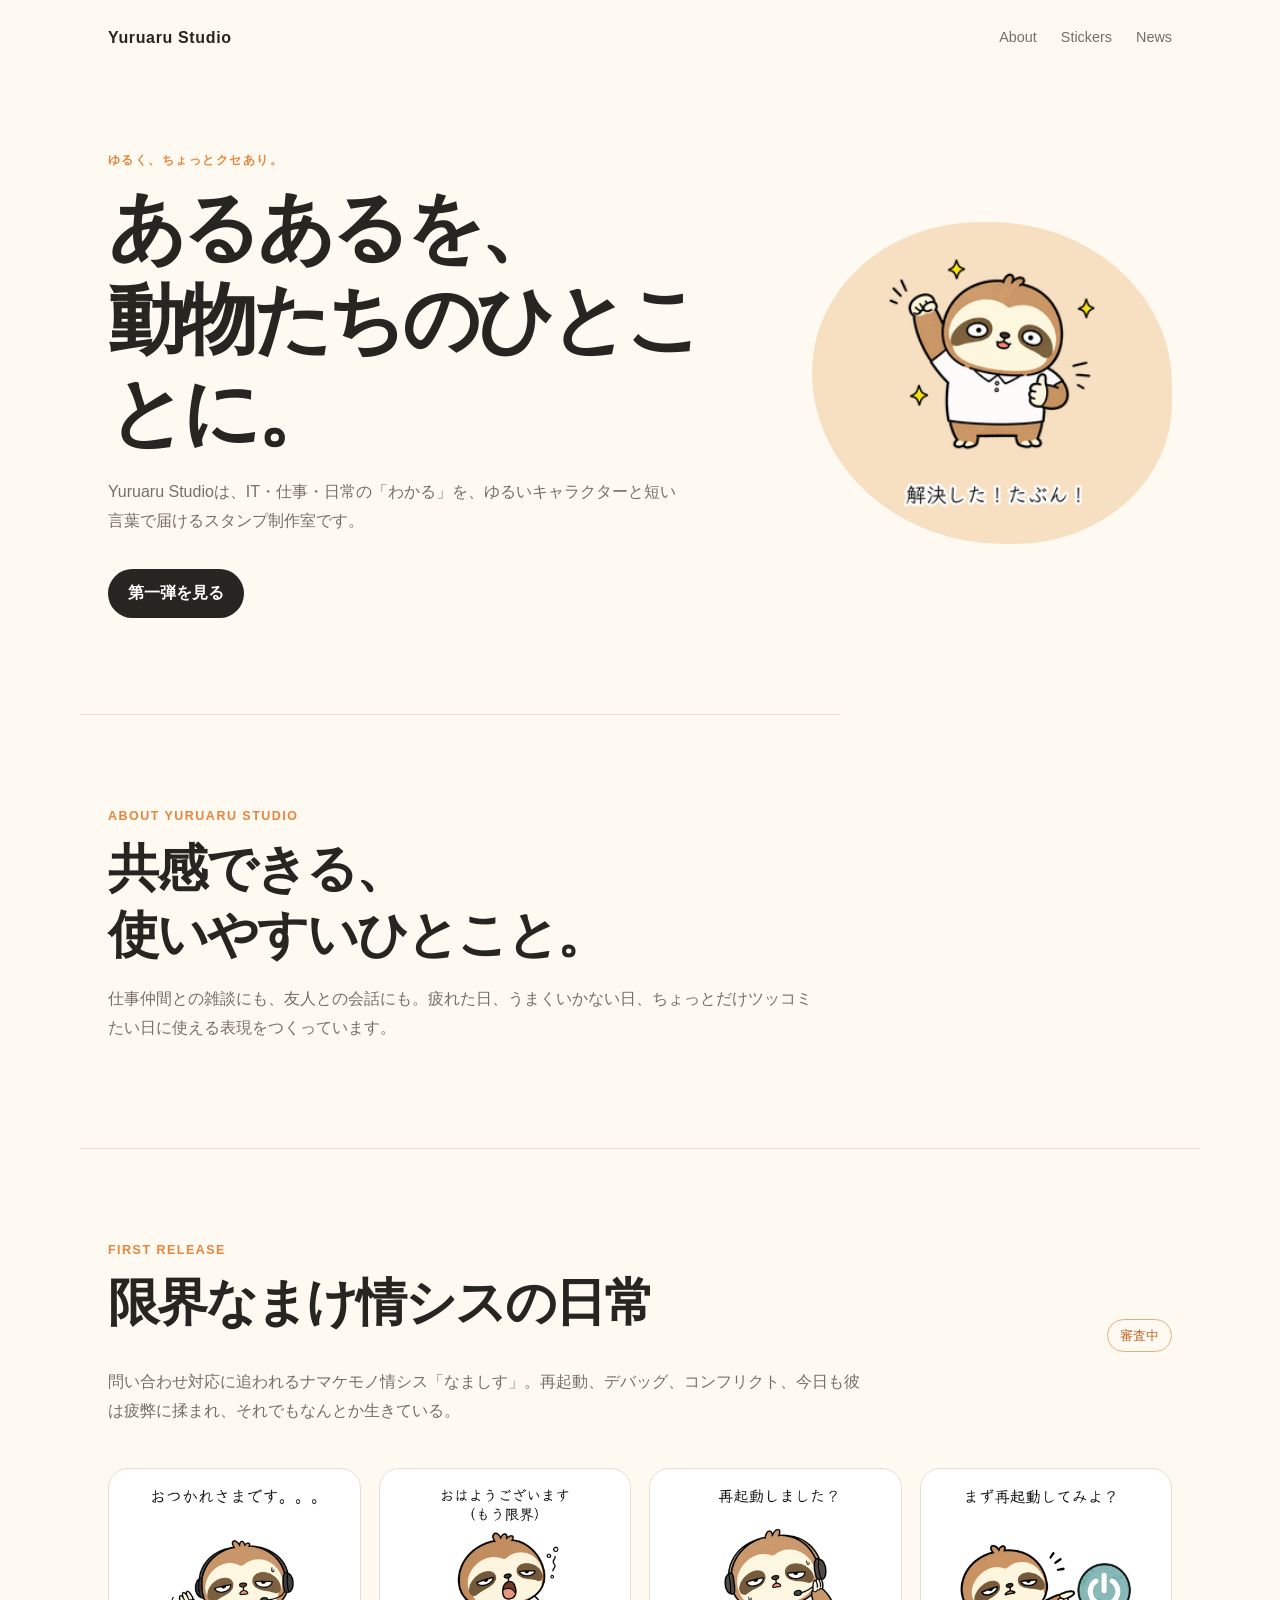
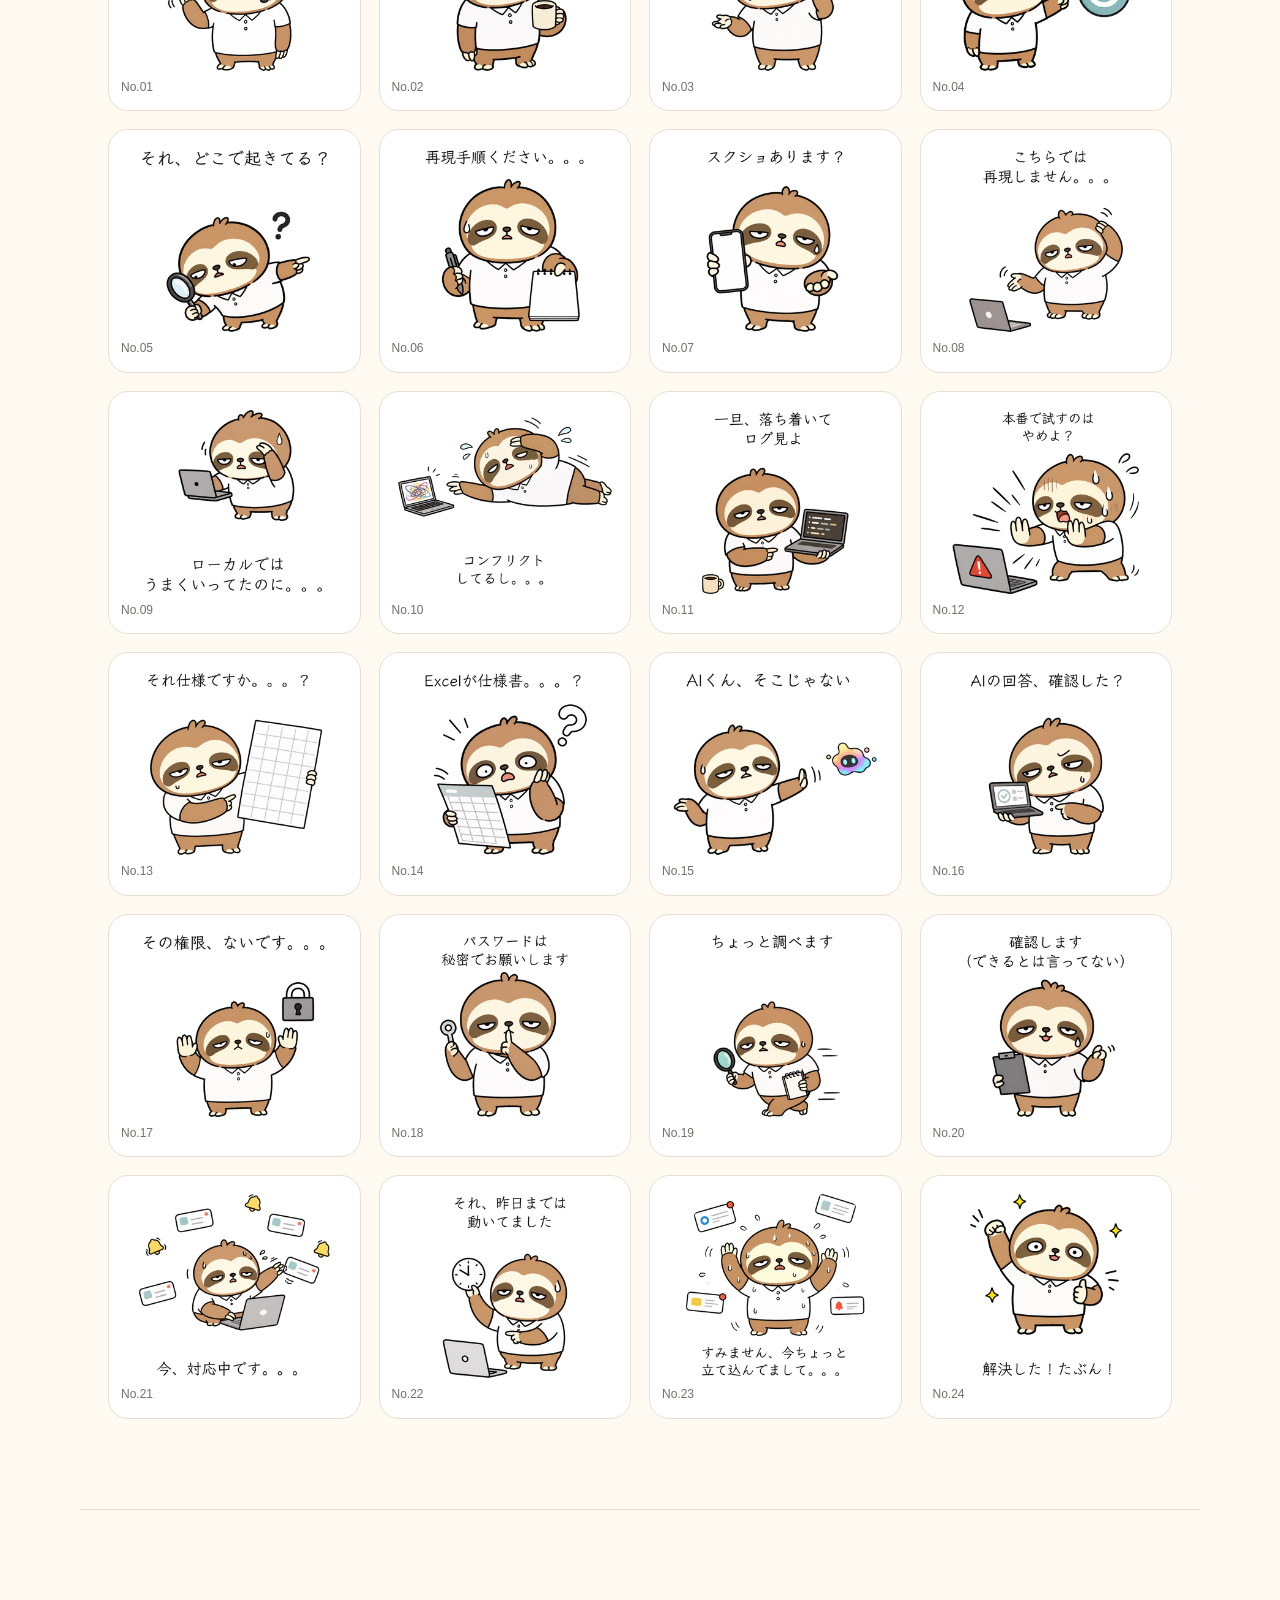
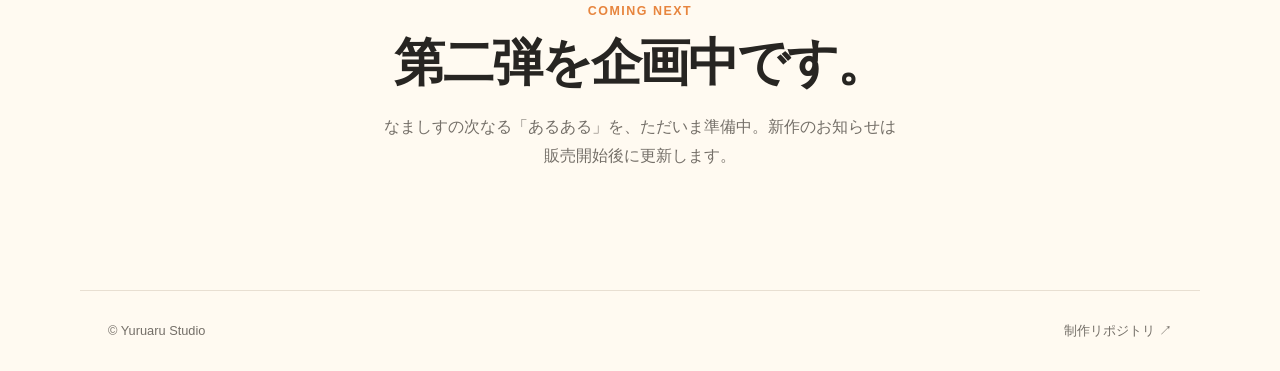
==== site/index.html @ 7207a9d0 "Create Yuruaru Studio public website" ====
<!doctype html>
<html lang="ja">
<head>
  <meta charset="utf-8">
  <meta name="viewport" content="width=device-width, initial-scale=1">
  <meta name="description" content="Yuruaru Studioは、ITや日常のあるあるをゆるい動物スタンプで届ける制作室です。">
  <title>Yuruaru Studio｜ゆるある制作室</title>
  <link rel="stylesheet" href="style.css">
</head>
<body>
  <header class="site-header">
    <a class="brand" href="./">Yuruaru Studio</a>
    <nav><a href="#about">About</a><a href="#stickers">Stickers</a><a href="#news">News</a></nav>
  </header>

  <main>
    <section class="hero">
      <div class="hero-copy">
        <p class="eyebrow">ゆるく、ちょっとクセあり。</p>
        <h1>あるあるを、<br>動物たちのひとことに。</h1>
        <p>Yuruaru Studioは、IT・仕事・日常の「わかる」を、ゆるいキャラクターと短い言葉で届けるスタンプ制作室です。</p>
        <a class="button" href="#stickers">第一弾を見る</a>
      </div>
      <div class="hero-art"><img src="../assets/submission/main.png" alt="なましす 解決した！たぶん！"></div>
    </section>

    <section id="about" class="section about">
      <p class="eyebrow">About Yuruaru Studio</p>
      <h2>共感できる、<br>使いやすいひとこと。</h2>
      <p>仕事仲間との雑談にも、友人との会話にも。疲れた日、うまくいかない日、ちょっとだけツッコミたい日に使える表現をつくっています。</p>
    </section>

    <section id="stickers" class="section">
      <div class="section-heading"><div><p class="eyebrow">First release</p><h2>限界なまけ情シスの日常</h2></div><span class="status">審査中</span></div>
      <p class="lead">問い合わせ対応に追われるナマケモノ情シス「なましす」。再起動、デバッグ、コンフリクト、今日も彼は疲弊に揉まれ、それでもなんとか生きている。</p>
      <div class="sticker-grid">
        <script>
          const names = ['otsukaresama','ohayou-limit','restart-question','restart','where','reproduction-steps','screenshot','not-reproduce','local','conflict','logs','stop-production','excel-spec','excel-shock','ai-not-that','ai-check','no-access','secret','research','checking','in-progress','yesterday','busy','resolved'];
          names.forEach((name, index) => document.write(`<figure><img src="../assets/submission/line-stickers/${String(index + 1).padStart(2, '0')}.png" alt="なましす No.${index + 1}"><figcaption>No.${String(index + 1).padStart(2, '0')}</figcaption></figure>`));
        </script>
      </div>
    </section>

    <section id="news" class="section next">
      <p class="eyebrow">Coming next</p>
      <h2>第二弾を企画中です。</h2>
      <p>なましすの次なる「あるある」を、ただいま準備中。新作のお知らせは販売開始後に更新します。</p>
    </section>
  </main>

  <footer><span>© Yuruaru Studio</span><a href="https://github.com/ksc0000/line-stamp-it">制作リポジトリ ↗</a></footer>
</body>
</html>
---- site/style.css ----
:root { --ink:#272522; --muted:#746f68; --cream:#fffaf1; --orange:#e7853e; --line:#e8dfd2; }
* { box-sizing:border-box; }
html { scroll-behavior:smooth; }
body { margin:0; color:var(--ink); background:var(--cream); font-family:-apple-system,BlinkMacSystemFont,"Hiragino Sans","Yu Gothic",sans-serif; line-height:1.8; }
a { color:inherit; text-decoration:none; }
.site-header { max-width:1120px; margin:auto; padding:24px 28px; display:flex; justify-content:space-between; align-items:center; }
.brand { font-weight:800; letter-spacing:.04em; }
nav { display:flex; gap:24px; color:var(--muted); font-size:.9rem; }
.hero { max-width:1120px; min-height:540px; margin:auto; padding:72px 28px 96px; display:grid; grid-template-columns:1fr 360px; gap:80px; align-items:center; }
.hero-copy h1 { margin:10px 0 20px; font-size:clamp(2.5rem,6vw,5rem); line-height:1.2; letter-spacing:-.06em; }
.hero-copy > p:not(.eyebrow) { max-width:580px; color:var(--muted); }
.eyebrow { margin:0; color:var(--orange); font-size:.78rem; font-weight:800; letter-spacing:.12em; text-transform:uppercase; }
.button { display:inline-block; margin-top:18px; padding:10px 20px; border-radius:99px; color:white; background:var(--ink); font-weight:700; }
.hero-art { display:flex; justify-content:center; padding:26px; border-radius:48% 52% 45% 55%; background:#f7dfc1; }
.hero-art img { width:100%; max-width:270px; }
.section { max-width:1120px; margin:auto; padding:90px 28px; border-top:1px solid var(--line); }
.about { max-width:760px; margin-left:max(28px,calc((100% - 1120px)/2)); }
h2 { margin:8px 0 16px; font-size:clamp(1.9rem,4vw,3.3rem); line-height:1.3; letter-spacing:-.04em; }
.about p:last-child,.lead { color:var(--muted); }
.section-heading { display:flex; justify-content:space-between; gap:20px; align-items:end; }
.status { padding:4px 12px; border:1px solid #e7b07a; border-radius:99px; color:#bd6a2e; font-size:.8rem; white-space:nowrap; }
.lead { max-width:760px; }
.sticker-grid { display:grid; grid-template-columns:repeat(4,1fr); gap:18px; margin-top:42px; }
figure { margin:0; padding:12px; border:1px solid var(--line); border-radius:20px; background:white; }
figure img { display:block; width:100%; height:auto; }
figcaption { color:var(--muted); font-size:.75rem; }
.next { text-align:center; padding-bottom:120px; }
.next p:last-child { max-width:520px; margin:0 auto; color:var(--muted); }
footer { max-width:1120px; margin:auto; padding:28px; border-top:1px solid var(--line); display:flex; justify-content:space-between; color:var(--muted); font-size:.8rem; }
@media (max-width:700px) { nav { gap:12px; font-size:.78rem; } .hero { grid-template-columns:1fr; gap:30px; padding-top:40px; } .hero-art { max-width:260px; margin:auto; } .section-heading { align-items:start; flex-direction:column; } .sticker-grid { grid-template-columns:repeat(2,1fr); gap:10px; } footer { flex-direction:column; gap:8px; } }
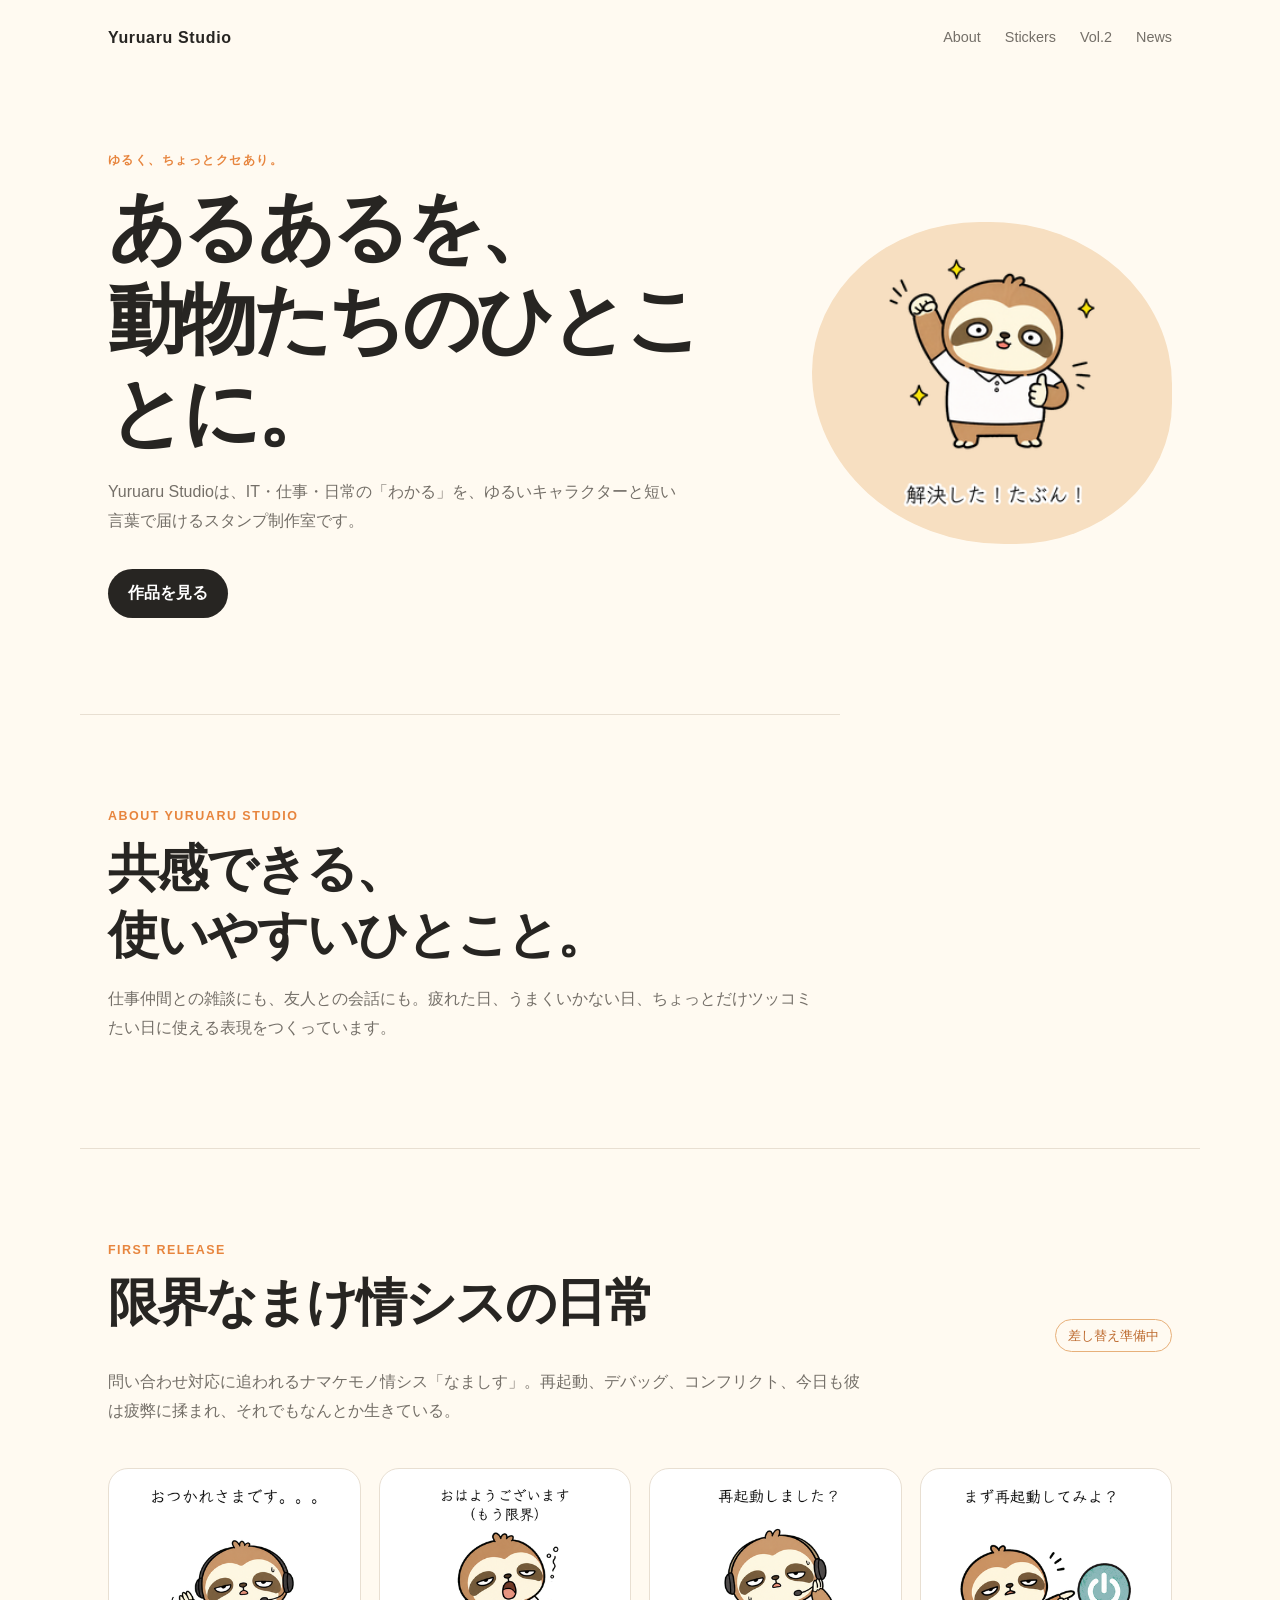
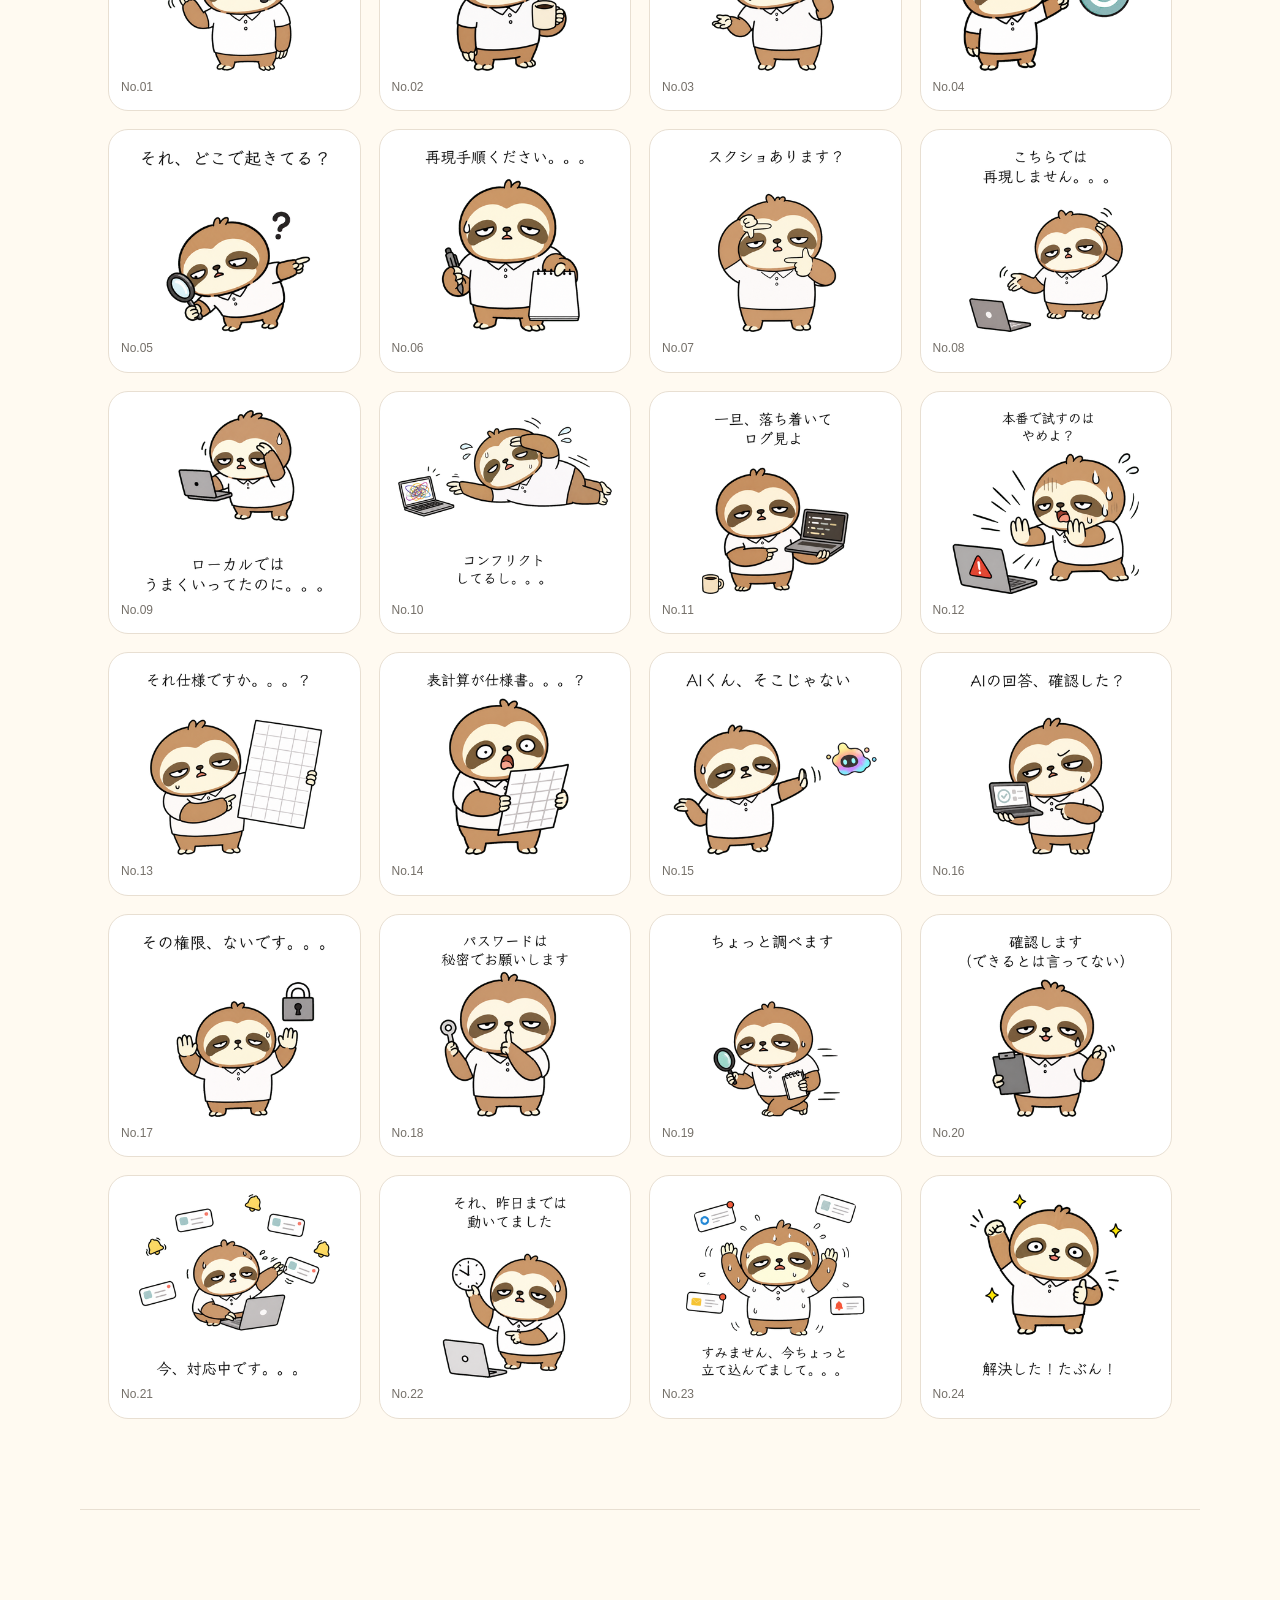
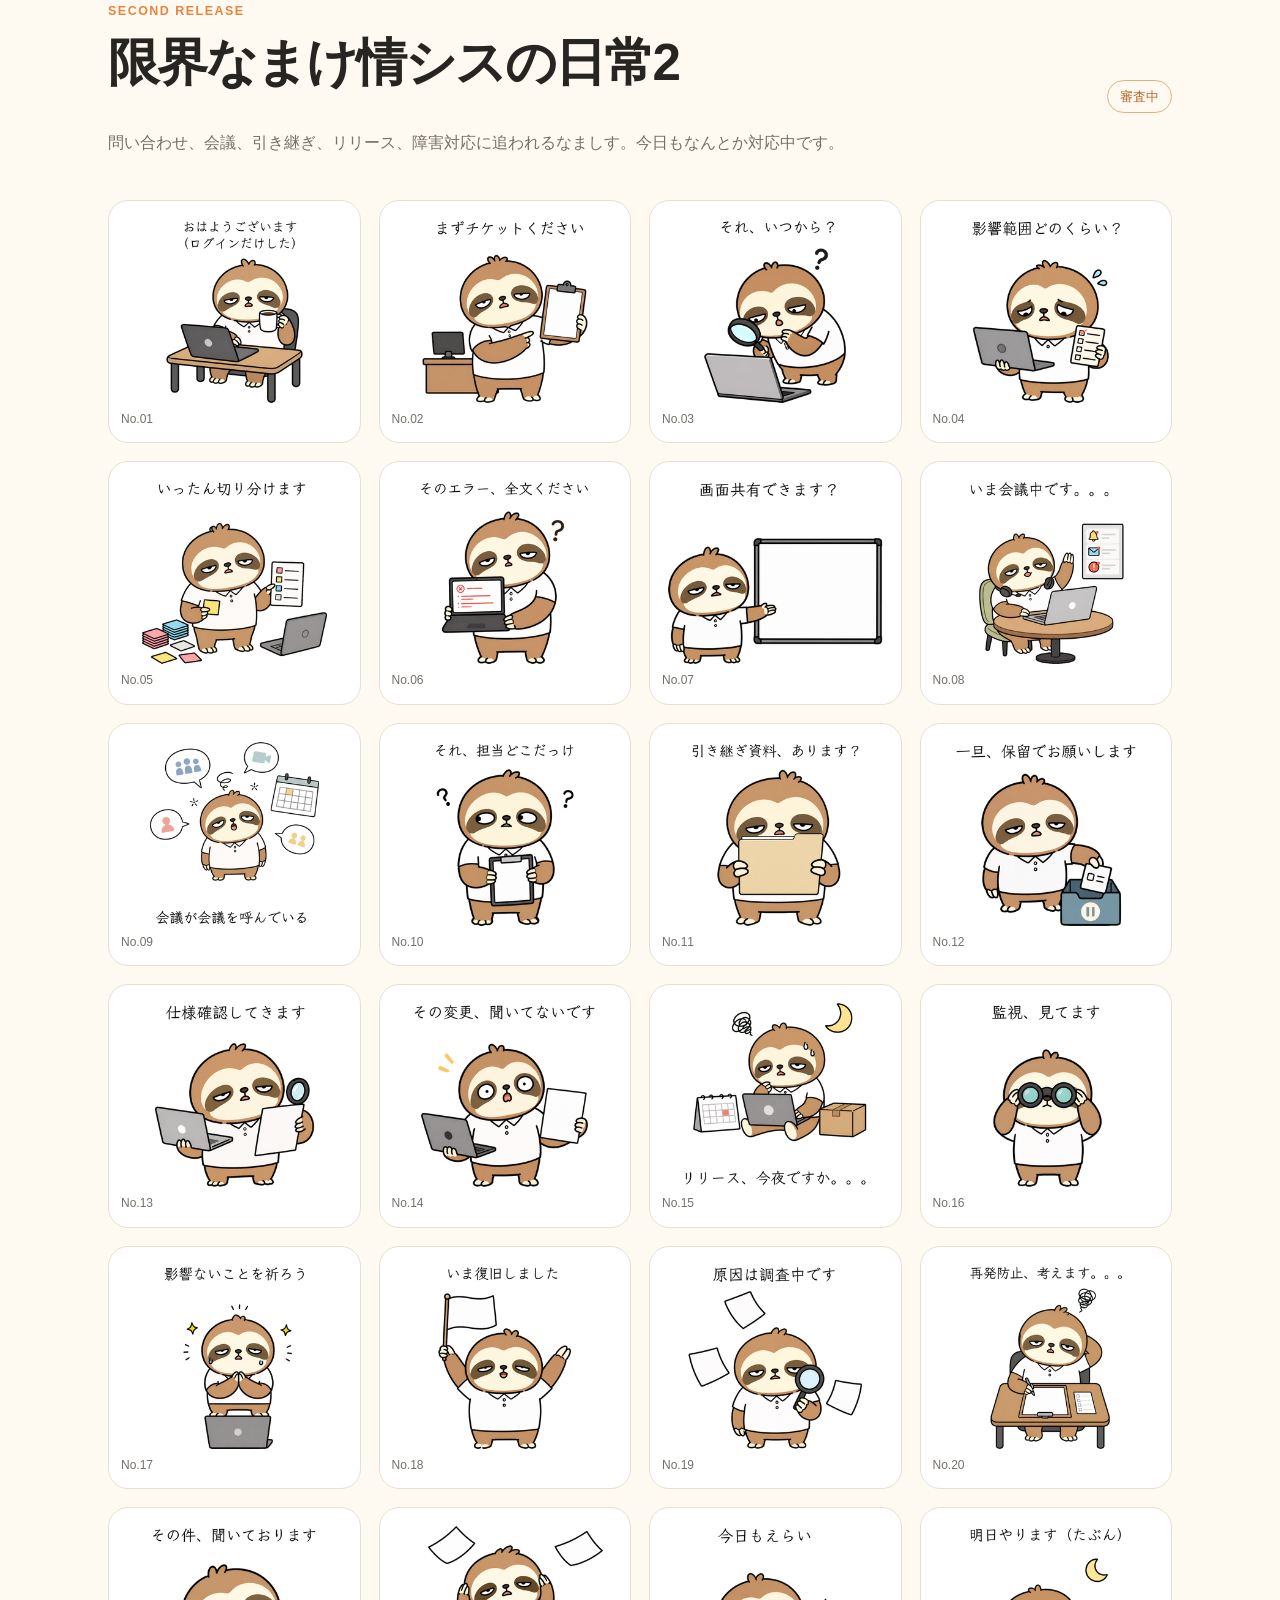
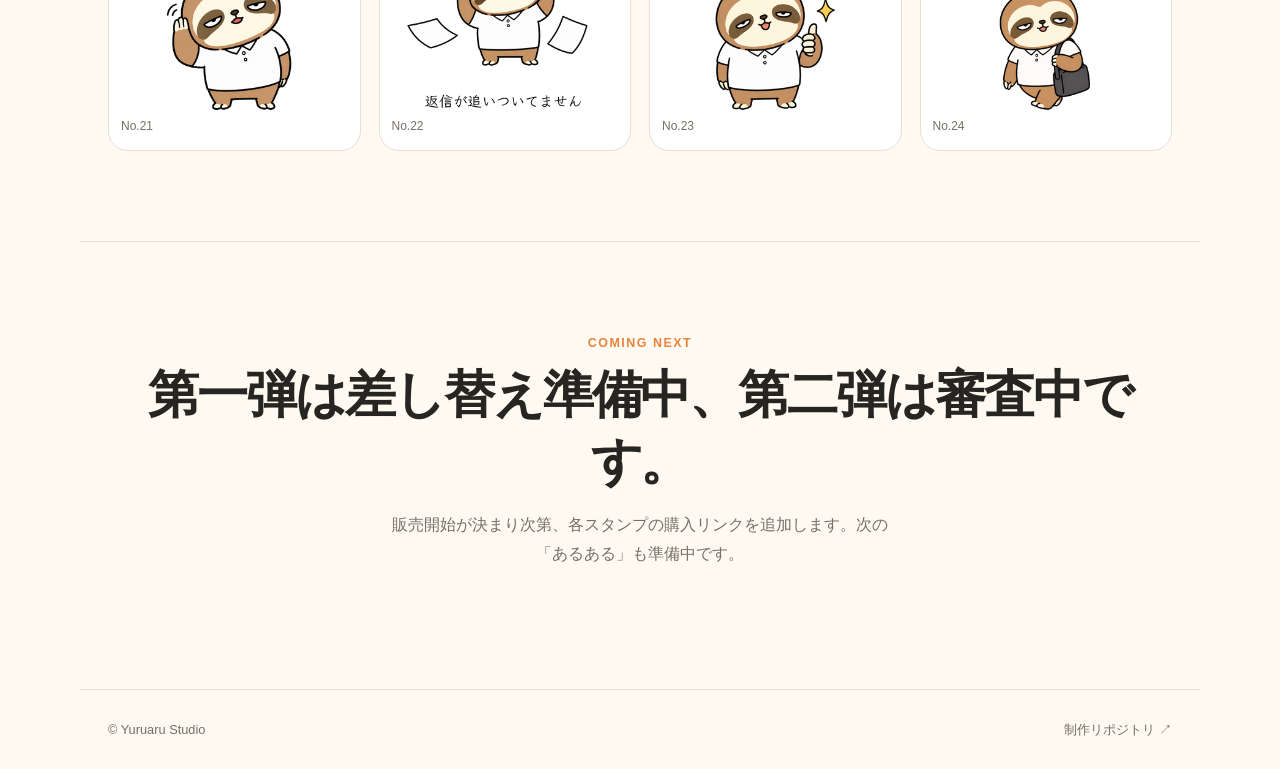
==== commit 41626dbd: "Add second sticker set to public site" ====
--- a/site/index.html
+++ b/site/index.html
@@ -10,7 +10,7 @@
 <body>
   <header class="site-header">
     <a class="brand" href="./">Yuruaru Studio</a>
-    <nav><a href="#about">About</a><a href="#stickers">Stickers</a><a href="#news">News</a></nav>
+    <nav><a href="#about">About</a><a href="#stickers">Stickers</a><a href="#vol2">Vol.2</a><a href="#news">News</a></nav>
   </header>
 
   <main>
@@ -19,9 +19,9 @@
         <p class="eyebrow">ゆるく、ちょっとクセあり。</p>
         <h1>あるあるを、<br>動物たちのひとことに。</h1>
         <p>Yuruaru Studioは、IT・仕事・日常の「わかる」を、ゆるいキャラクターと短い言葉で届けるスタンプ制作室です。</p>
-        <a class="button" href="#stickers">第一弾を見る</a>
+        <a class="button" href="#stickers">作品を見る</a>
       </div>
-      <div class="hero-art"><img src="../assets/submission/main.png" alt="なましす 解決した！たぶん！"></div>
+      <div class="hero-art"><img src="assets/submission/main.png" alt="なましす 解決した！たぶん！"></div>
     </section>
 
     <section id="about" class="section about">
@@ -31,20 +31,30 @@
     </section>
 
     <section id="stickers" class="section">
-      <div class="section-heading"><div><p class="eyebrow">First release</p><h2>限界なまけ情シスの日常</h2></div><span class="status">審査中</span></div>
+      <div class="section-heading"><div><p class="eyebrow">First release</p><h2>限界なまけ情シスの日常</h2></div><span class="status">差し替え準備中</span></div>
       <p class="lead">問い合わせ対応に追われるナマケモノ情シス「なましす」。再起動、デバッグ、コンフリクト、今日も彼は疲弊に揉まれ、それでもなんとか生きている。</p>
       <div class="sticker-grid">
         <script>
           const names = ['otsukaresama','ohayou-limit','restart-question','restart','where','reproduction-steps','screenshot','not-reproduce','local','conflict','logs','stop-production','excel-spec','excel-shock','ai-not-that','ai-check','no-access','secret','research','checking','in-progress','yesterday','busy','resolved'];
-          names.forEach((name, index) => document.write(`<figure><img src="../assets/submission/line-stickers/${String(index + 1).padStart(2, '0')}.png" alt="なましす No.${index + 1}"><figcaption>No.${String(index + 1).padStart(2, '0')}</figcaption></figure>`));
+          names.forEach((name, index) => document.write(`<figure><img src="assets/submission/line-stickers/${String(index + 1).padStart(2, '0')}.png" alt="なましす No.${index + 1}"><figcaption>No.${String(index + 1).padStart(2, '0')}</figcaption></figure>`));
+        </script>
+      </div>
+    </section>
+
+    <section id="vol2" class="section">
+      <div class="section-heading"><div><p class="eyebrow">Second release</p><h2>限界なまけ情シスの日常2</h2></div><span class="status">審査中</span></div>
+      <p class="lead">問い合わせ、会議、引き継ぎ、リリース、障害対応に追われるなましす。今日もなんとか対応中です。</p>
+      <div class="sticker-grid">
+        <script>
+          for (let index = 1; index <= 24; index++) document.write(`<figure><img src="assets/submission/vol2-line-stickers/${String(index).padStart(2, '0')}.png" alt="なましす 第二弾 No.${index}"><figcaption>No.${String(index).padStart(2, '0')}</figcaption></figure>`);
         </script>
       </div>
     </section>
 
     <section id="news" class="section next">
       <p class="eyebrow">Coming next</p>
-      <h2>第二弾を企画中です。</h2>
-      <p>なましすの次なる「あるある」を、ただいま準備中。新作のお知らせは販売開始後に更新します。</p>
+      <h2>第一弾は差し替え準備中、第二弾は審査中です。</h2>
+      <p>販売開始が決まり次第、各スタンプの購入リンクを追加します。次の「あるある」も準備中です。</p>
     </section>
   </main>
 
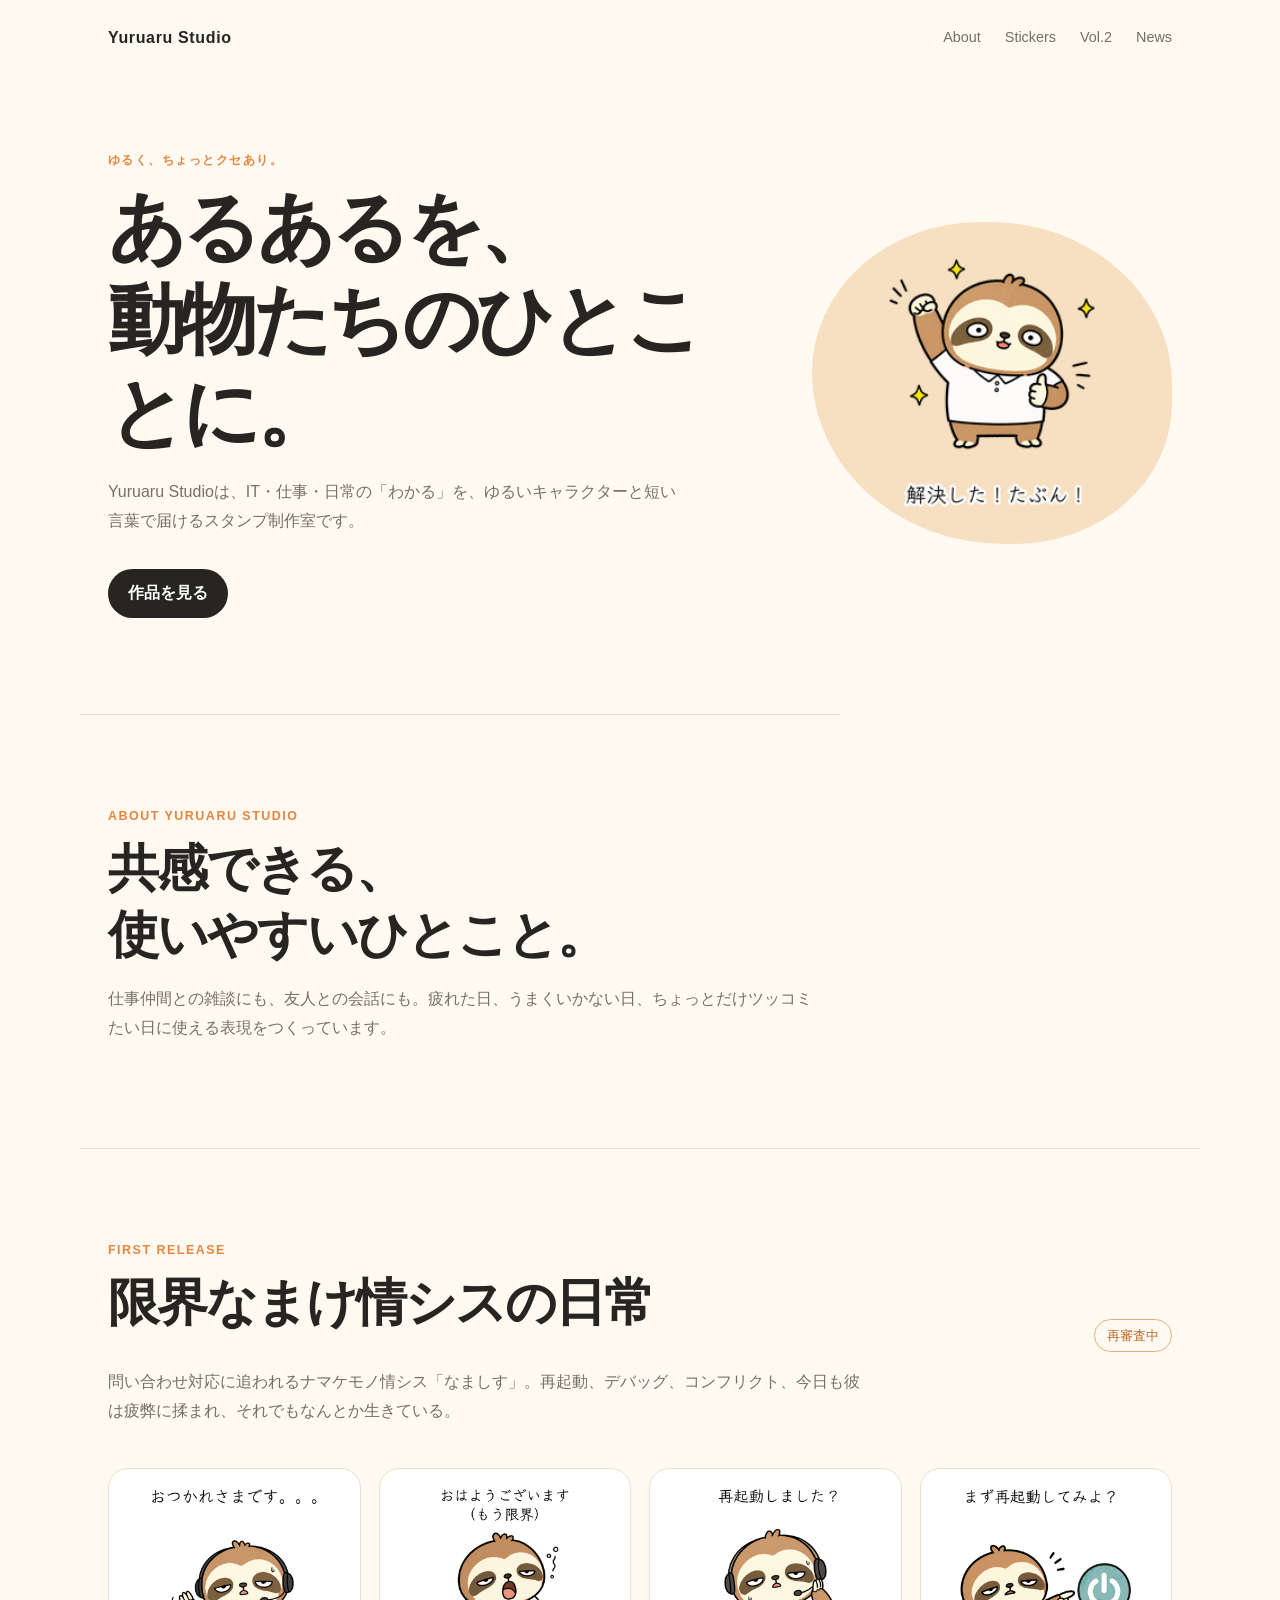
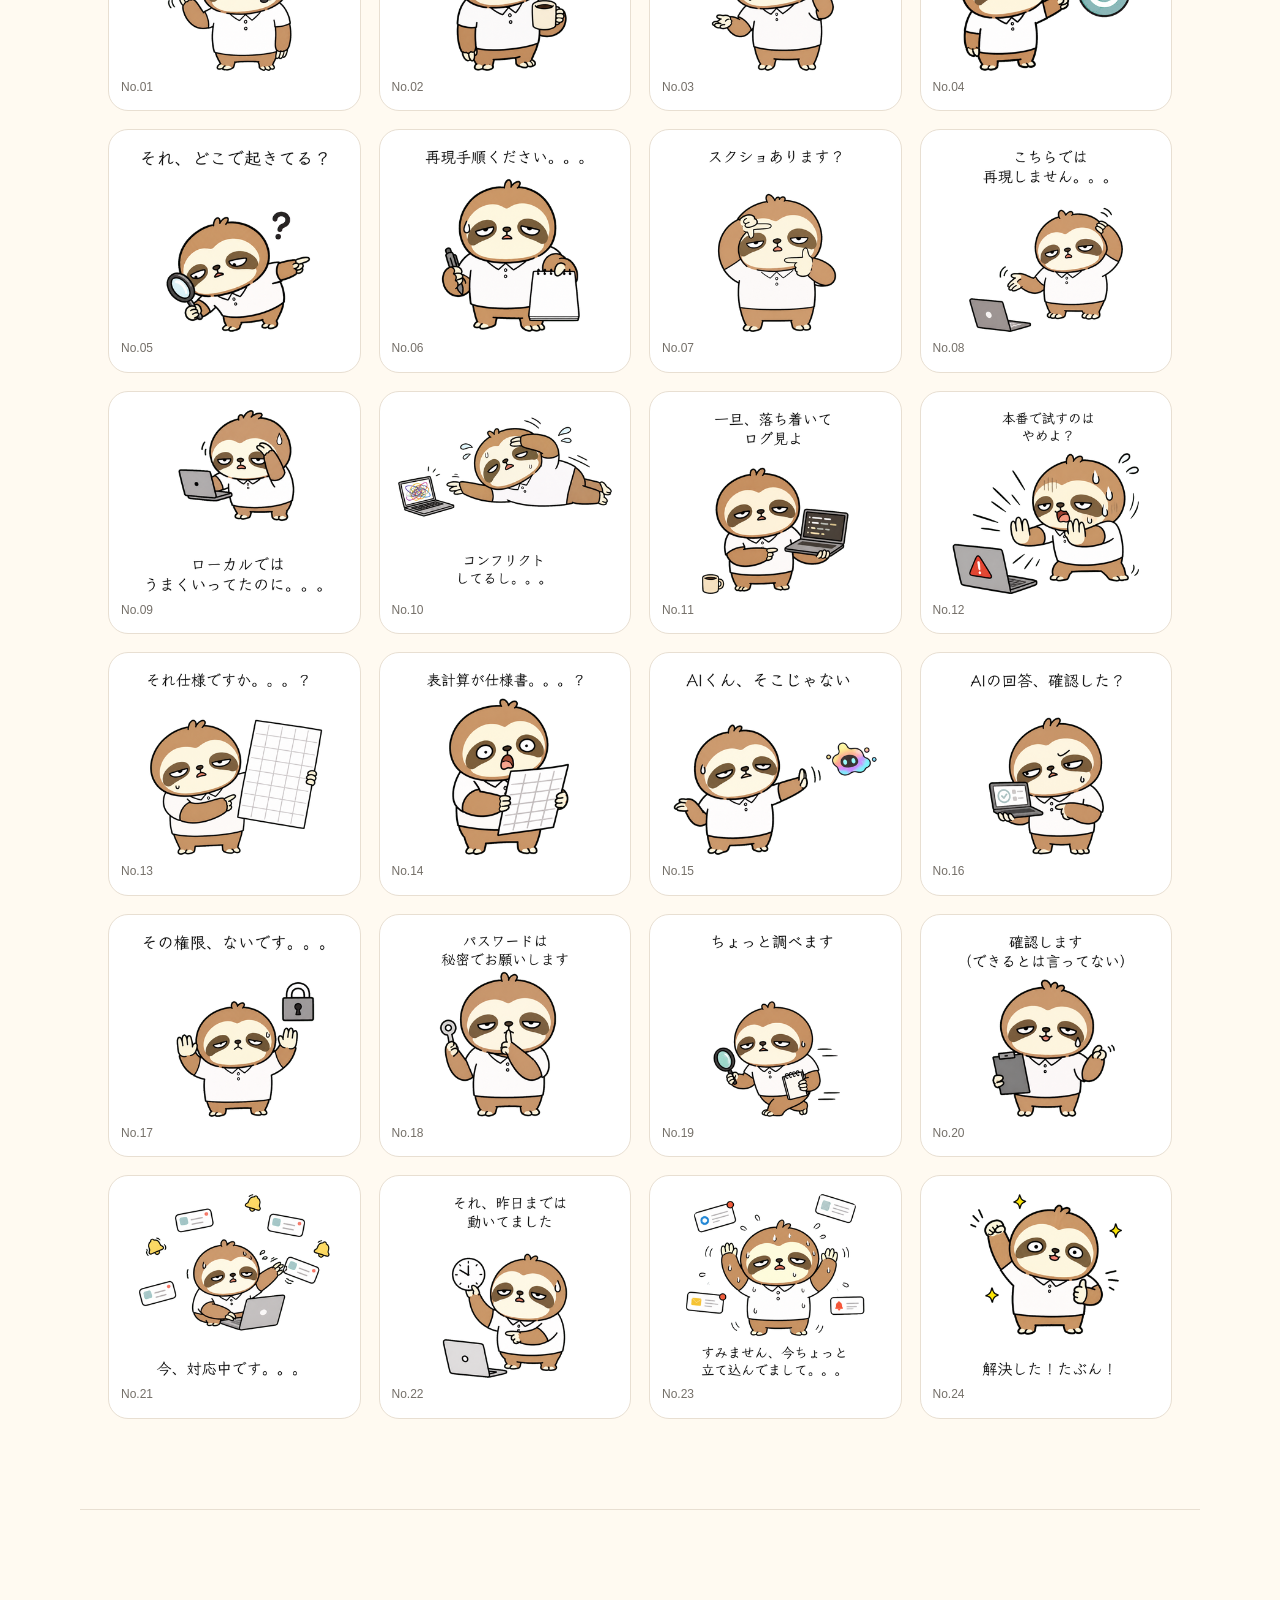
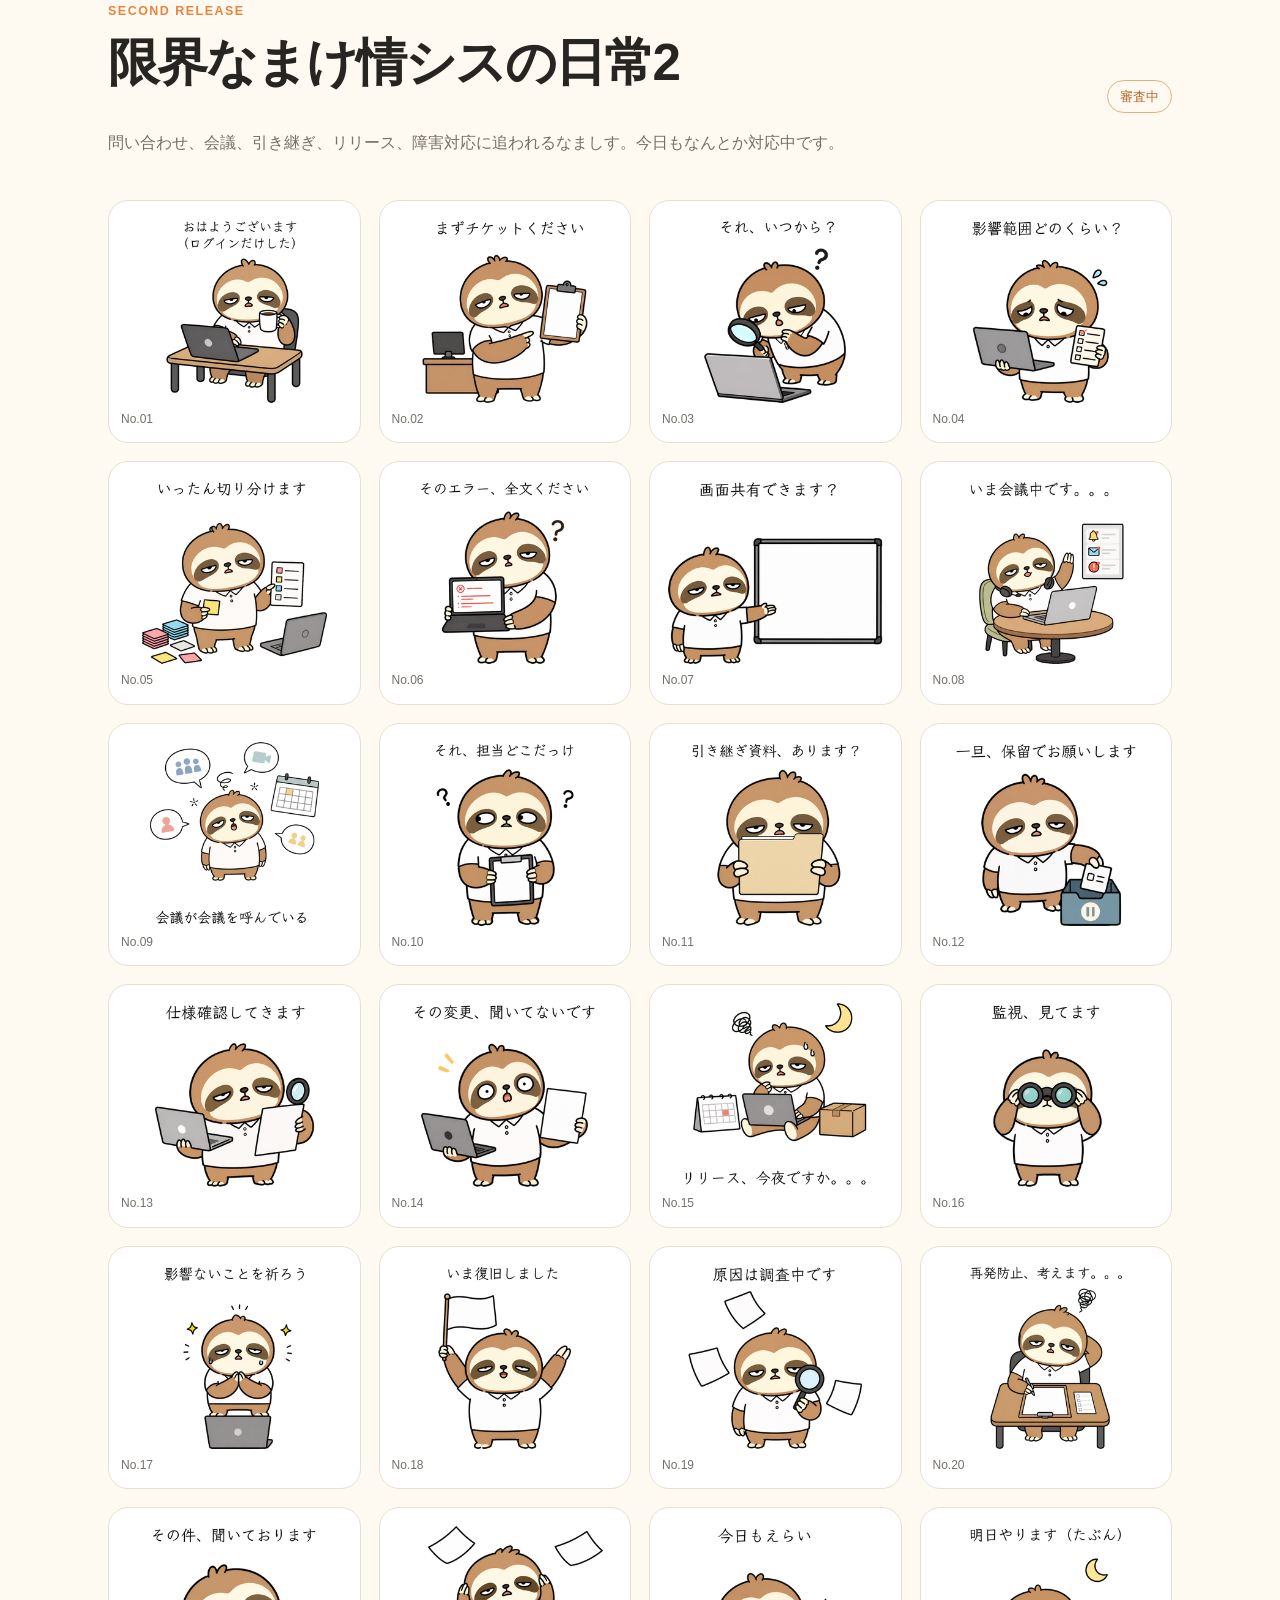
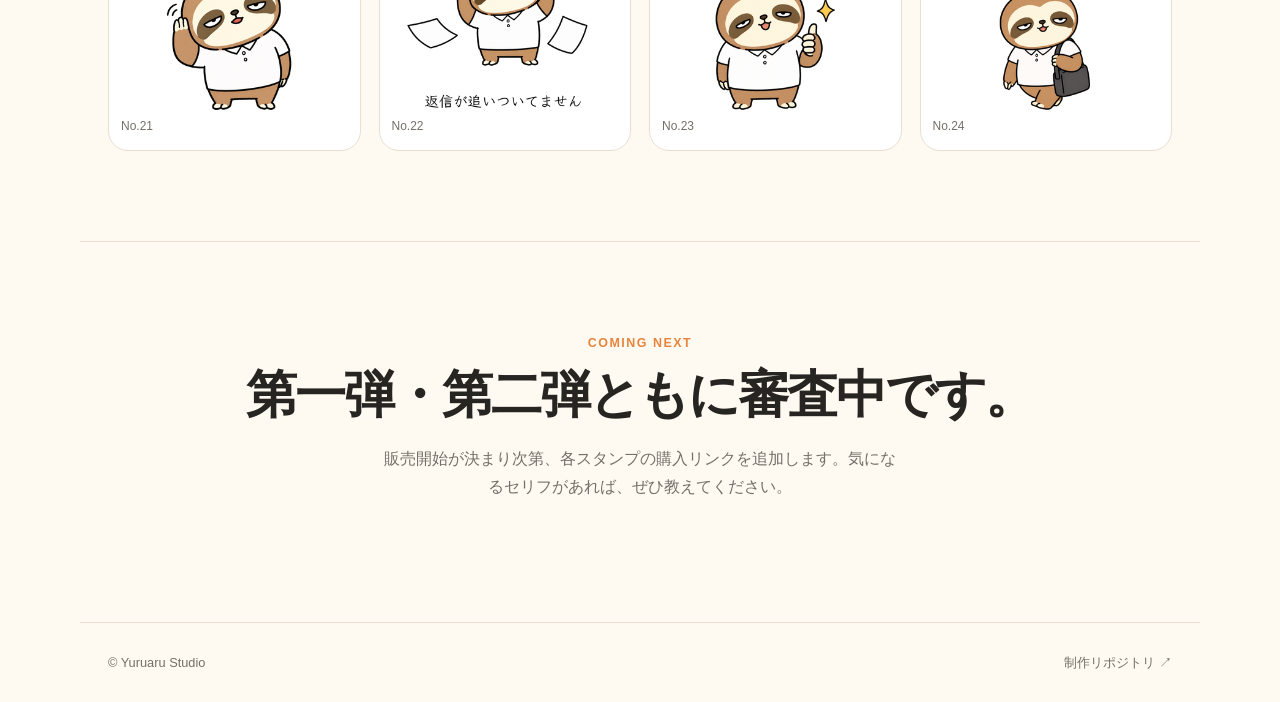
==== commit f1dffd8f: "Update first sticker review status" ====
--- a/site/index.html
+++ b/site/index.html
@@ -31,7 +31,7 @@
     </section>
 
     <section id="stickers" class="section">
-      <div class="section-heading"><div><p class="eyebrow">First release</p><h2>限界なまけ情シスの日常</h2></div><span class="status">差し替え準備中</span></div>
+      <div class="section-heading"><div><p class="eyebrow">First release</p><h2>限界なまけ情シスの日常</h2></div><span class="status">再審査中</span></div>
       <p class="lead">問い合わせ対応に追われるナマケモノ情シス「なましす」。再起動、デバッグ、コンフリクト、今日も彼は疲弊に揉まれ、それでもなんとか生きている。</p>
       <div class="sticker-grid">
         <script>
@@ -53,8 +53,8 @@
 
     <section id="news" class="section next">
       <p class="eyebrow">Coming next</p>
-      <h2>第一弾は差し替え準備中、第二弾は審査中です。</h2>
-      <p>販売開始が決まり次第、各スタンプの購入リンクを追加します。次の「あるある」も準備中です。</p>
+      <h2>第一弾・第二弾ともに審査中です。</h2>
+      <p>販売開始が決まり次第、各スタンプの購入リンクを追加します。気になるセリフがあれば、ぜひ教えてください。</p>
     </section>
   </main>
 
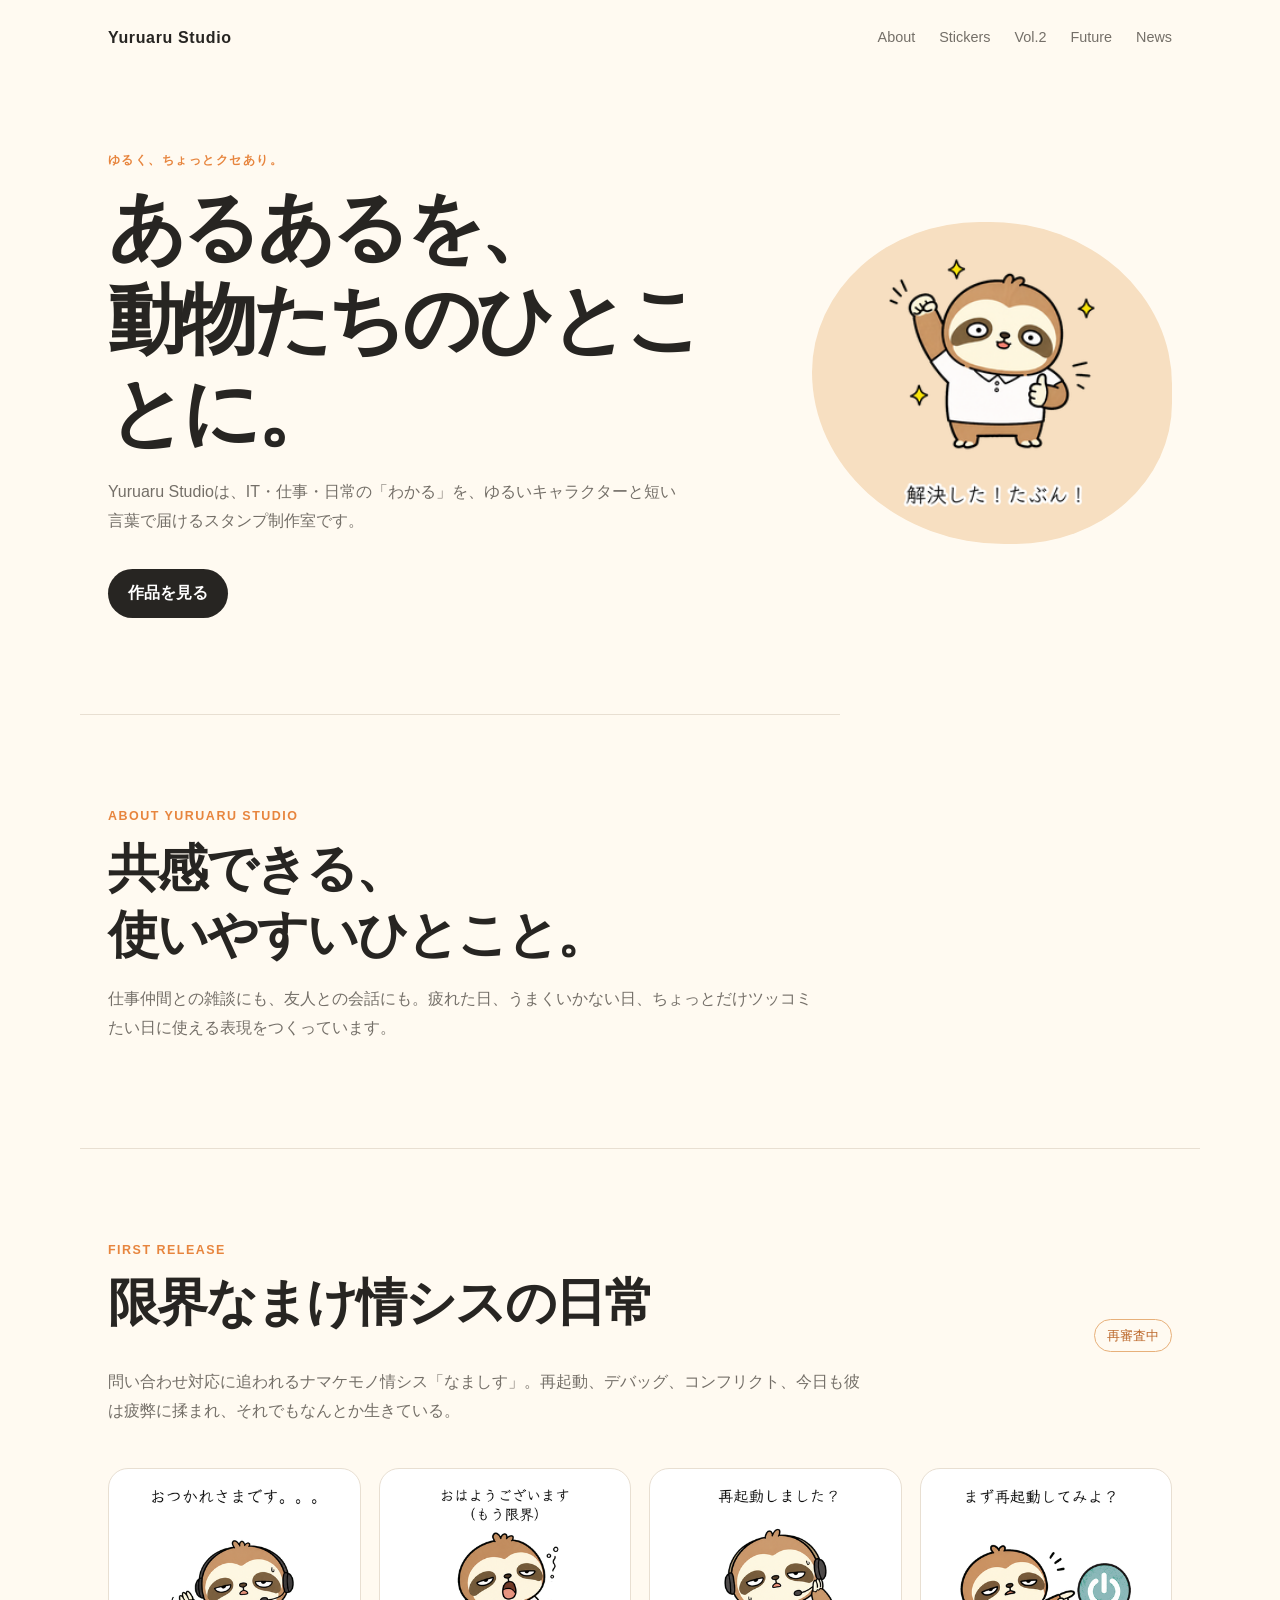
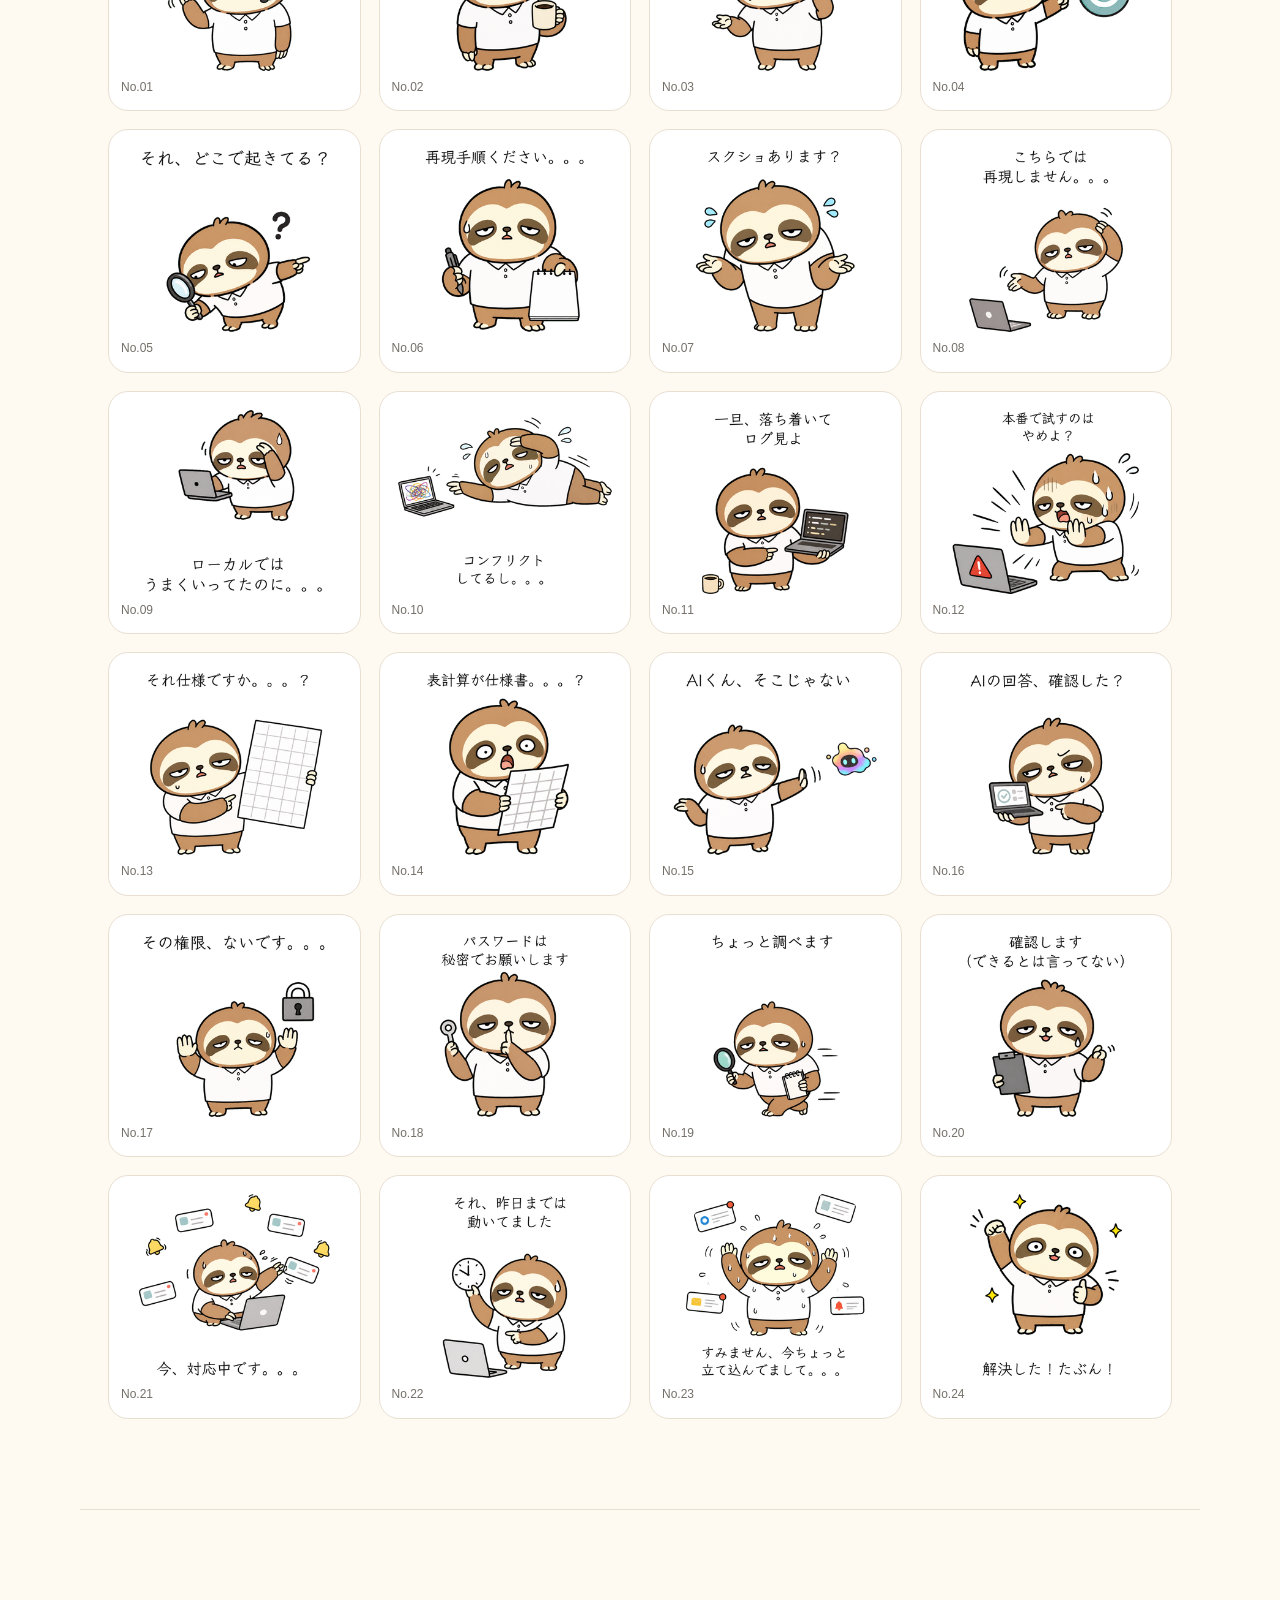
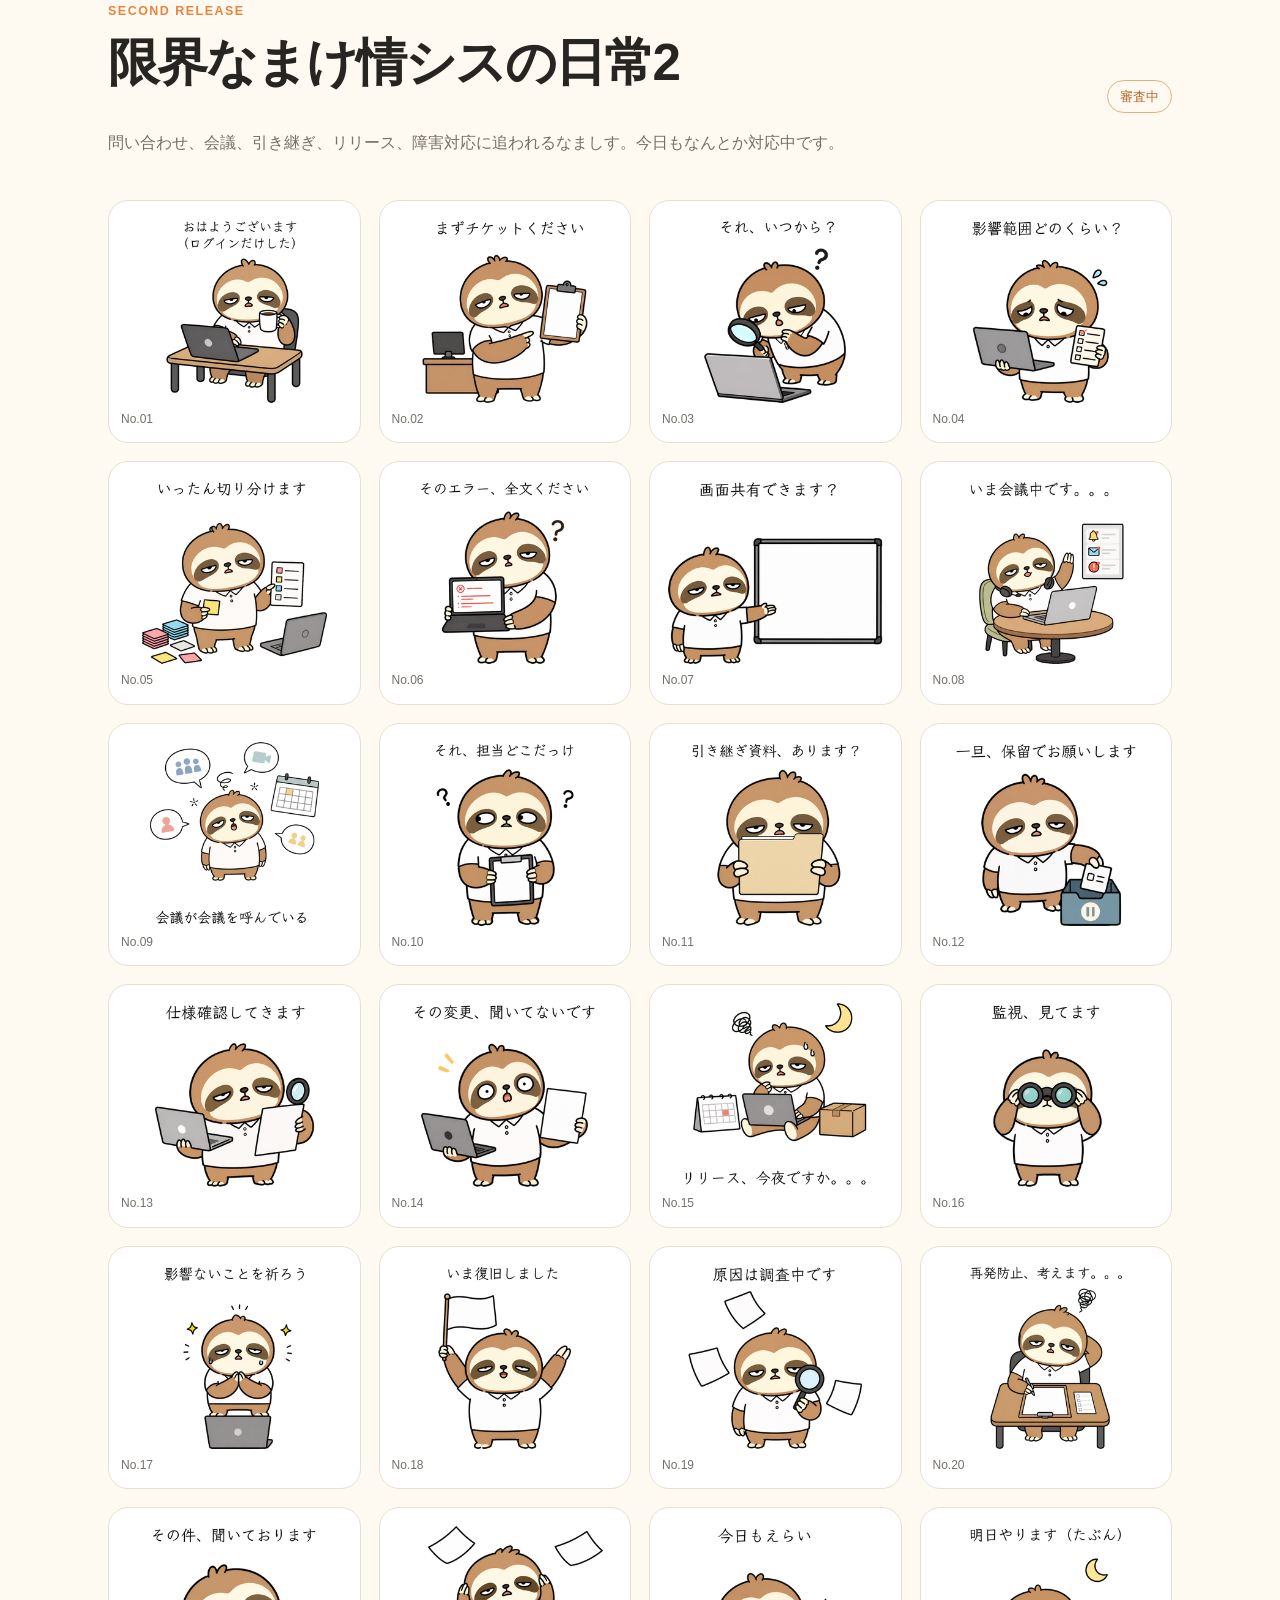
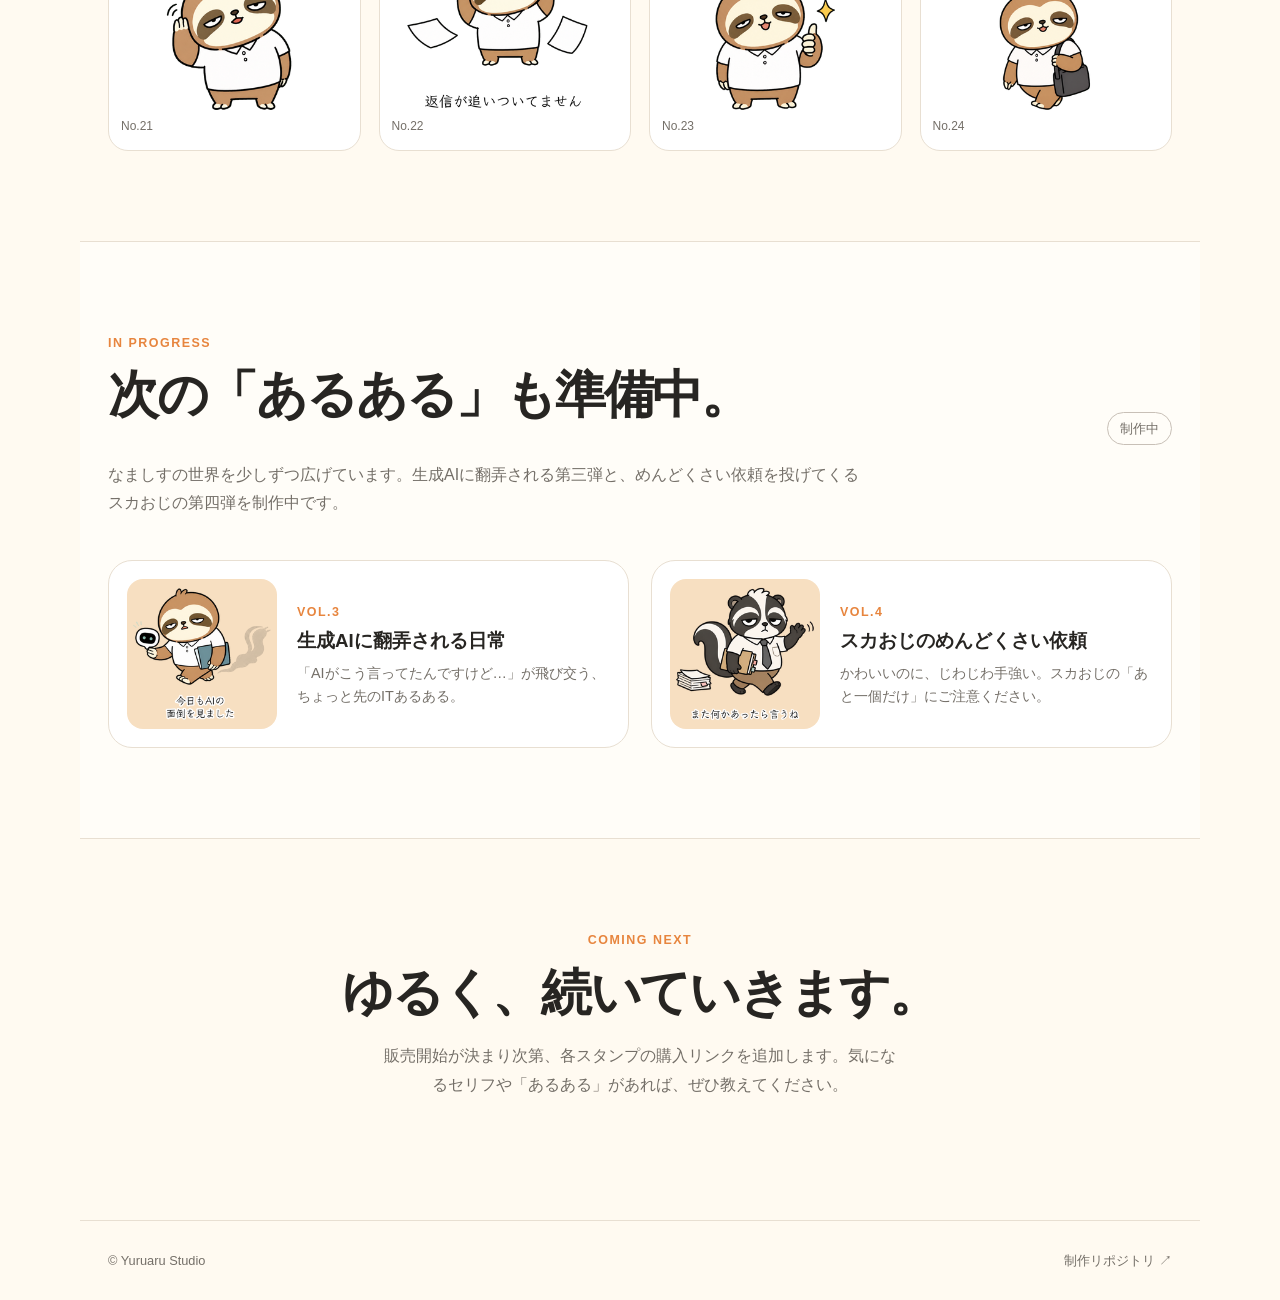
==== commit 10b12892: "Add upcoming sticker releases to public site" ====
--- a/site/index.html
+++ b/site/index.html
@@ -10,7 +10,7 @@
 <body>
   <header class="site-header">
     <a class="brand" href="./">Yuruaru Studio</a>
-    <nav><a href="#about">About</a><a href="#stickers">Stickers</a><a href="#vol2">Vol.2</a><a href="#news">News</a></nav>
+    <nav><a href="#about">About</a><a href="#stickers">Stickers</a><a href="#vol2">Vol.2</a><a href="#future">Future</a><a href="#news">News</a></nav>
   </header>
 
   <main>
@@ -51,10 +51,19 @@
       </div>
     </section>
 
+    <section id="future" class="section future">
+      <div class="section-heading"><div><p class="eyebrow">In progress</p><h2>次の「あるある」も準備中。</h2></div><span class="status status-muted">制作中</span></div>
+      <p class="lead">なましすの世界を少しずつ広げています。生成AIに翻弄される第三弾と、めんどくさい依頼を投げてくるスカおじの第四弾を制作中です。</p>
+      <div class="future-grid">
+        <article class="future-card"><img src="assets/submission/vol3-main.png" alt="第三弾 生成AIに翻弄されるなましす"><div><p class="eyebrow">Vol.3</p><h3>生成AIに翻弄される日常</h3><p>「AIがこう言ってたんですけど…」が飛び交う、ちょっと先のITあるある。</p></div></article>
+        <article class="future-card"><img src="assets/submission/vol4-main.png" alt="第四弾 スカおじのめんどくさい依頼"><div><p class="eyebrow">Vol.4</p><h3>スカおじのめんどくさい依頼</h3><p>かわいいのに、じわじわ手強い。スカおじの「あと一個だけ」にご注意ください。</p></div></article>
+      </div>
+    </section>
+
     <section id="news" class="section next">
       <p class="eyebrow">Coming next</p>
-      <h2>第一弾・第二弾ともに審査中です。</h2>
-      <p>販売開始が決まり次第、各スタンプの購入リンクを追加します。気になるセリフがあれば、ぜひ教えてください。</p>
+      <h2>ゆるく、続いていきます。</h2>
+      <p>販売開始が決まり次第、各スタンプの購入リンクを追加します。気になるセリフや「あるある」があれば、ぜひ教えてください。</p>
     </section>
   </main>
 
--- a/site/style.css
+++ b/site/style.css
@@ -19,12 +19,19 @@
 .about p:last-child,.lead { color:var(--muted); }
 .section-heading { display:flex; justify-content:space-between; gap:20px; align-items:end; }
 .status { padding:4px 12px; border:1px solid #e7b07a; border-radius:99px; color:#bd6a2e; font-size:.8rem; white-space:nowrap; }
+.status-muted { border-color:#c8c0b7; color:var(--muted); }
 .lead { max-width:760px; }
 .sticker-grid { display:grid; grid-template-columns:repeat(4,1fr); gap:18px; margin-top:42px; }
 figure { margin:0; padding:12px; border:1px solid var(--line); border-radius:20px; background:white; }
 figure img { display:block; width:100%; height:auto; }
 figcaption { color:var(--muted); font-size:.75rem; }
+.future { background:#fffdf8; }
+.future-grid { display:grid; grid-template-columns:repeat(2,1fr); gap:22px; margin-top:42px; }
+.future-card { display:grid; grid-template-columns:150px 1fr; gap:20px; align-items:center; padding:18px; border:1px solid var(--line); border-radius:24px; background:white; }
+.future-card img { width:100%; border-radius:16px; background:#f7dfc1; }
+.future-card h3 { margin:5px 0 8px; line-height:1.35; }
+.future-card p:last-child { margin:0; color:var(--muted); font-size:.9rem; line-height:1.6; }
 .next { text-align:center; padding-bottom:120px; }
 .next p:last-child { max-width:520px; margin:0 auto; color:var(--muted); }
 footer { max-width:1120px; margin:auto; padding:28px; border-top:1px solid var(--line); display:flex; justify-content:space-between; color:var(--muted); font-size:.8rem; }
-@media (max-width:700px) { nav { gap:12px; font-size:.78rem; } .hero { grid-template-columns:1fr; gap:30px; padding-top:40px; } .hero-art { max-width:260px; margin:auto; } .section-heading { align-items:start; flex-direction:column; } .sticker-grid { grid-template-columns:repeat(2,1fr); gap:10px; } footer { flex-direction:column; gap:8px; } }
+@media (max-width:700px) { nav { gap:12px; font-size:.78rem; } .hero { grid-template-columns:1fr; gap:30px; padding-top:40px; } .hero-art { max-width:260px; margin:auto; } .section-heading { align-items:start; flex-direction:column; } .sticker-grid { grid-template-columns:repeat(2,1fr); gap:10px; } .future-grid { grid-template-columns:1fr; } .future-card { grid-template-columns:110px 1fr; gap:14px; } footer { flex-direction:column; gap:8px; } }
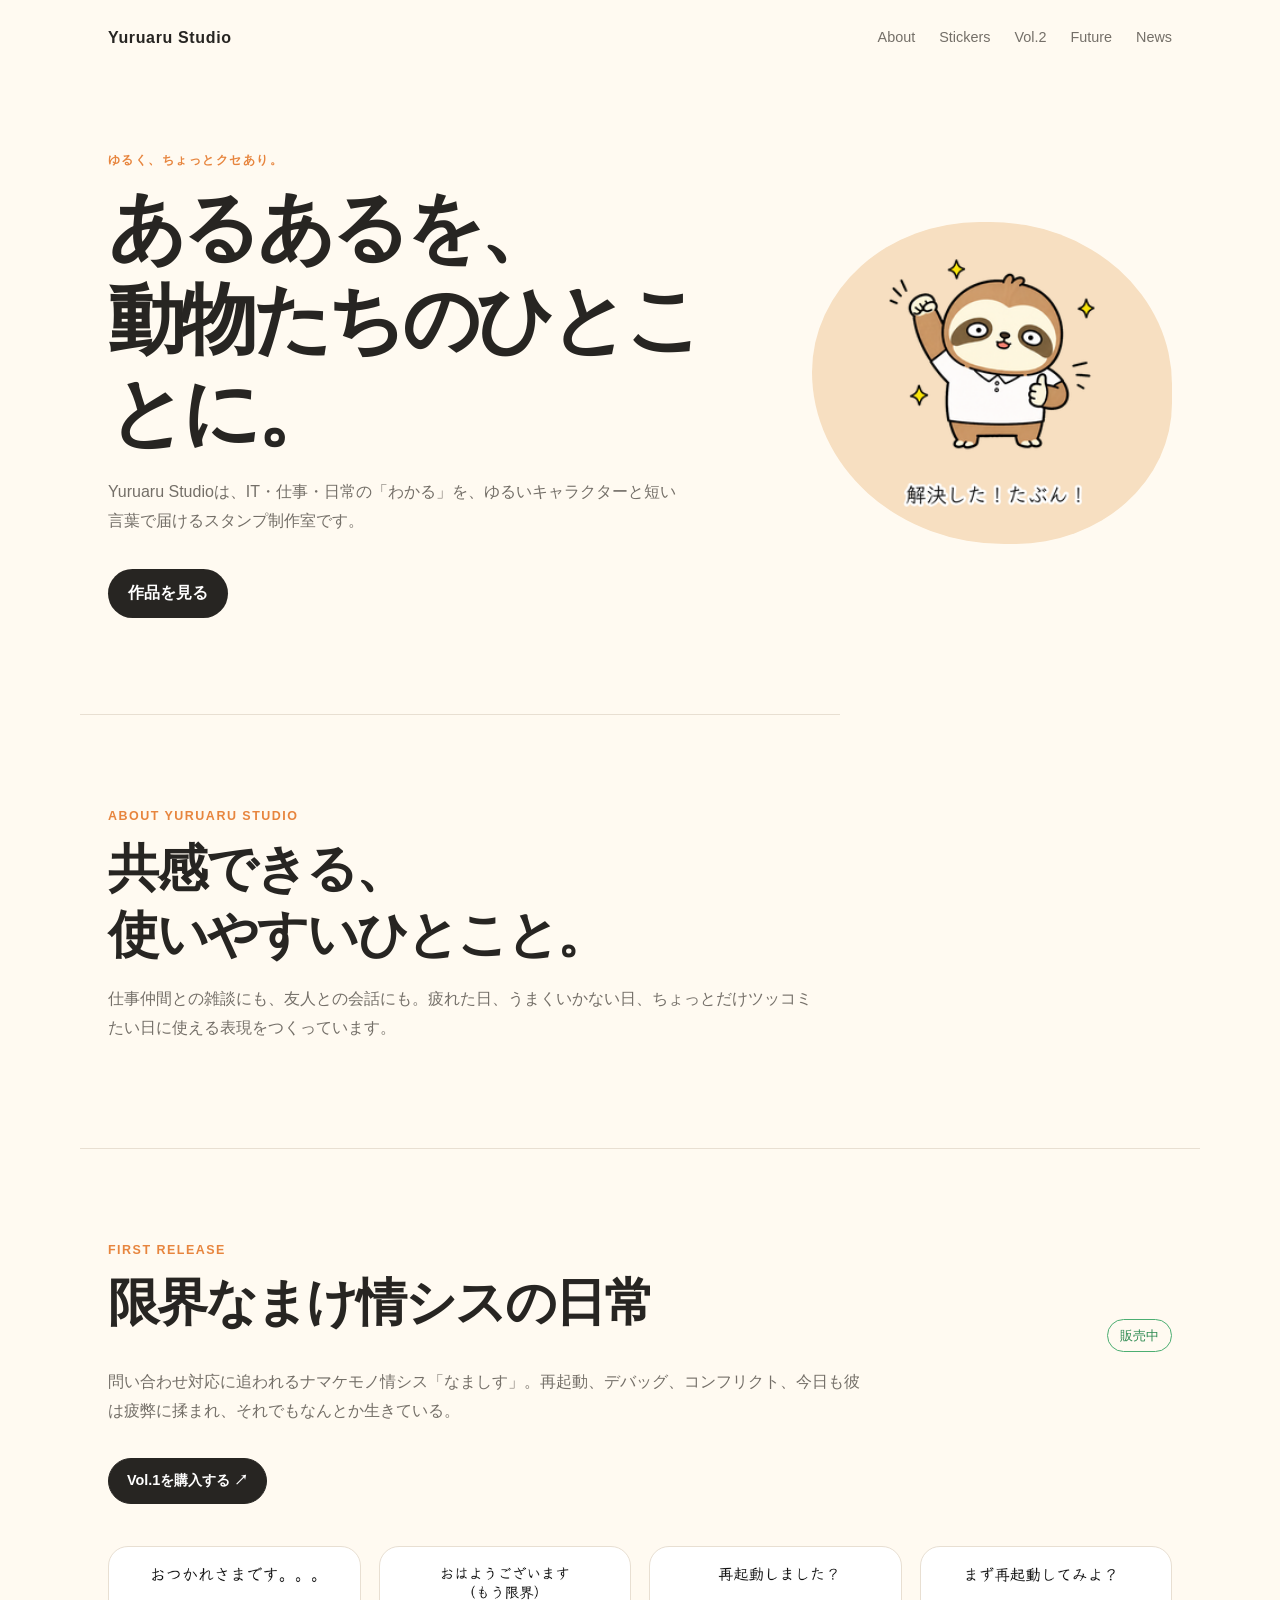
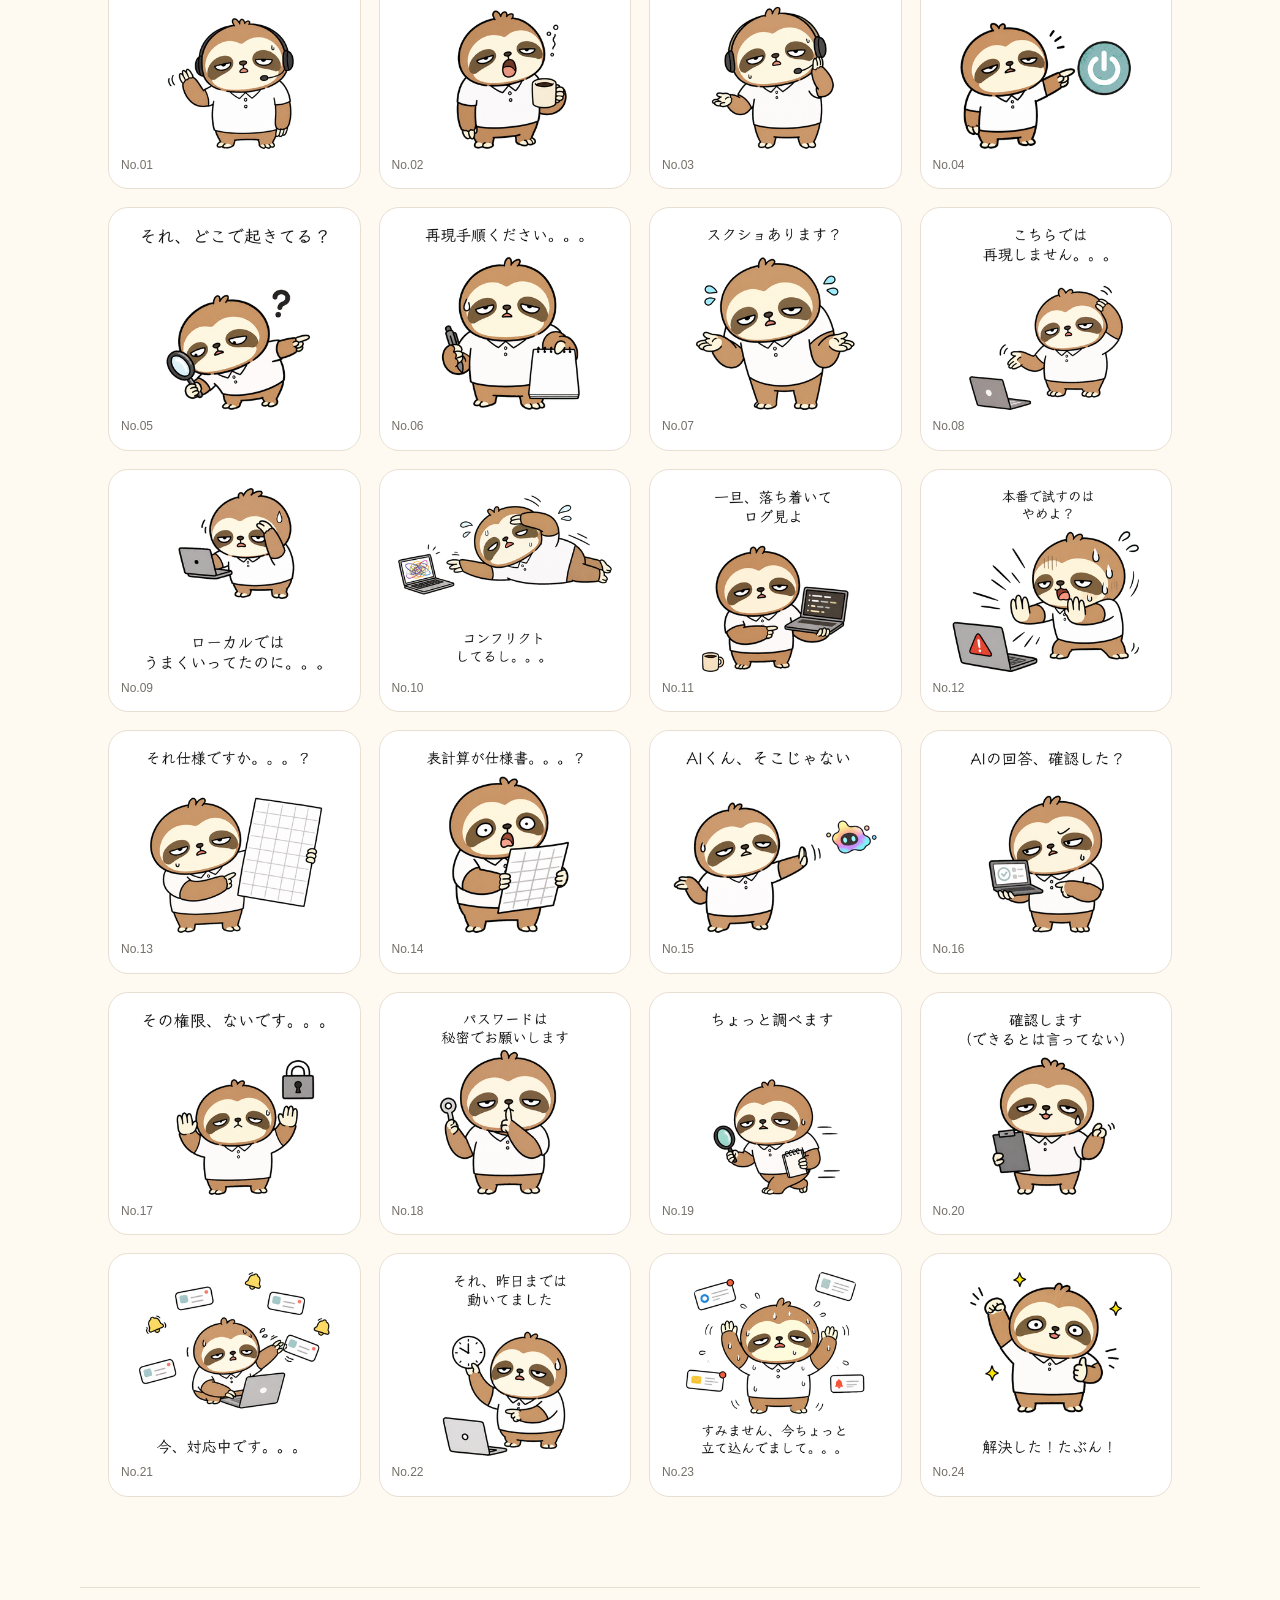
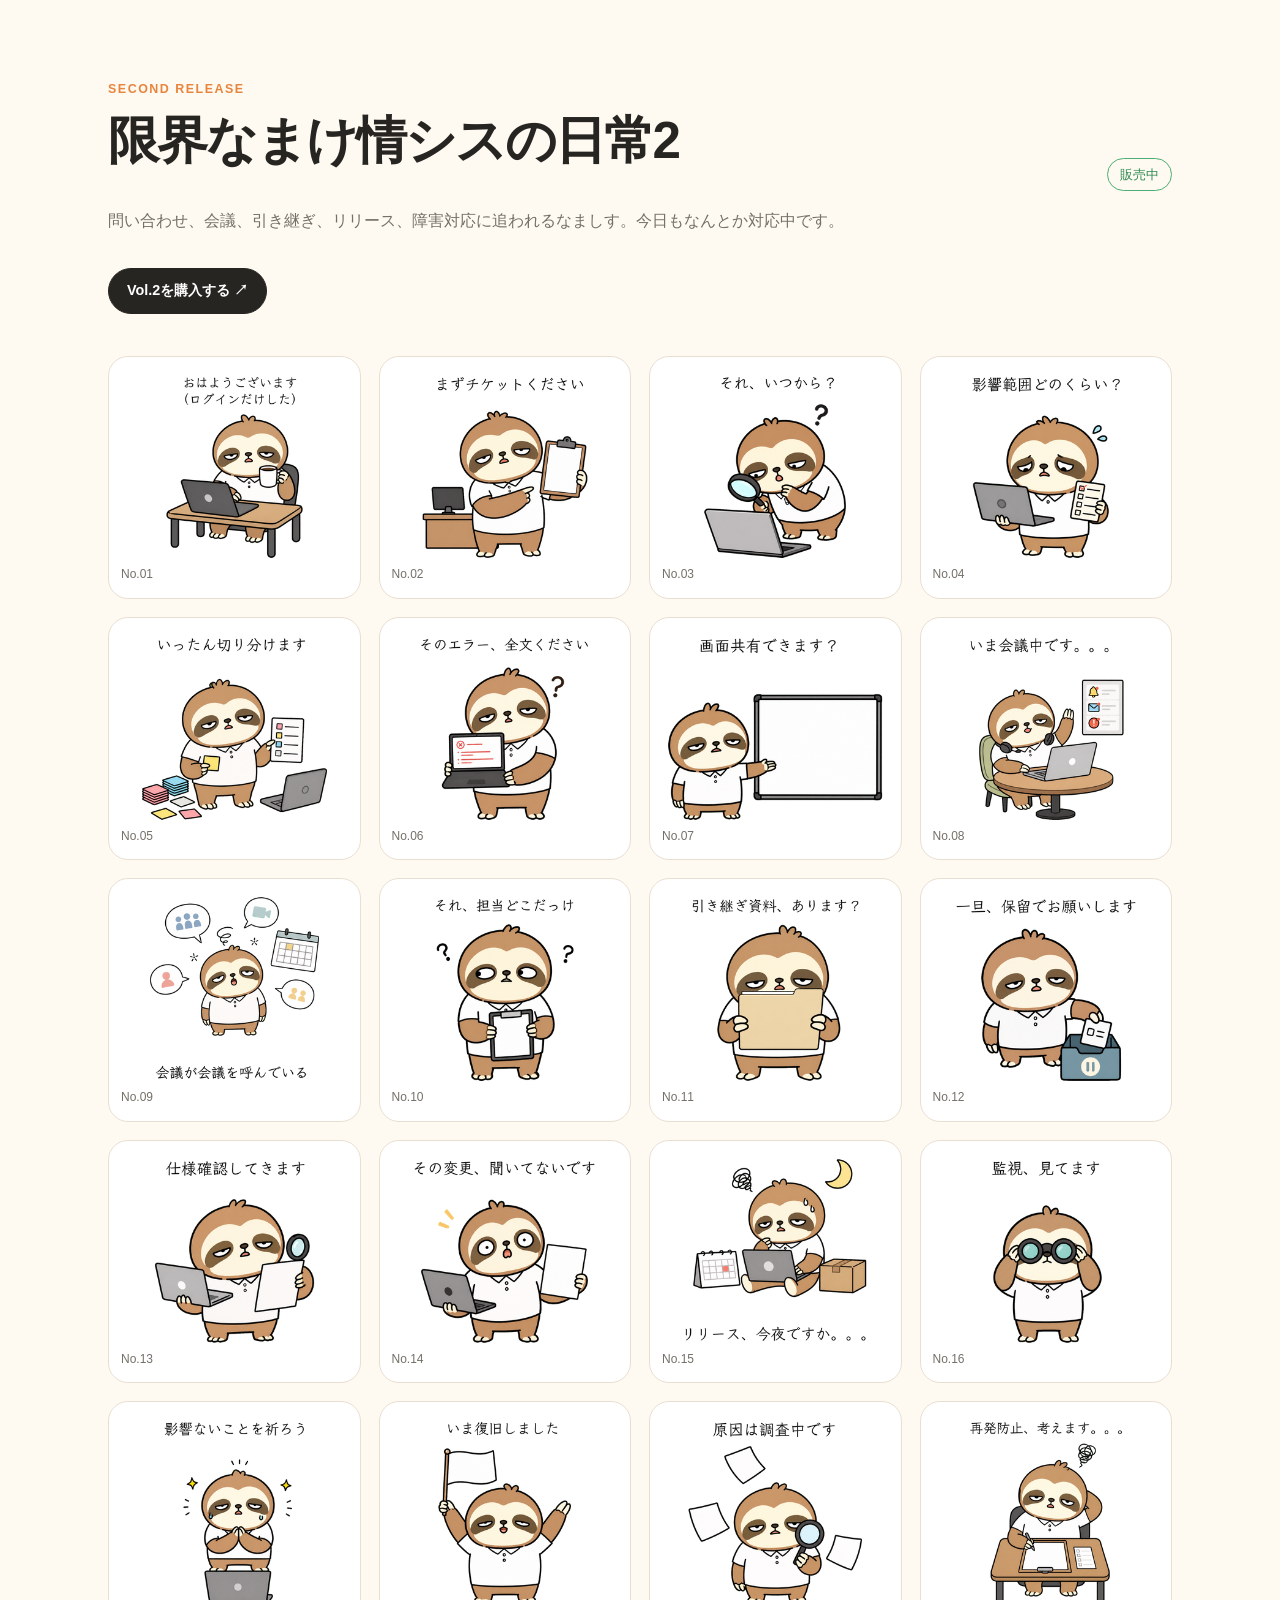
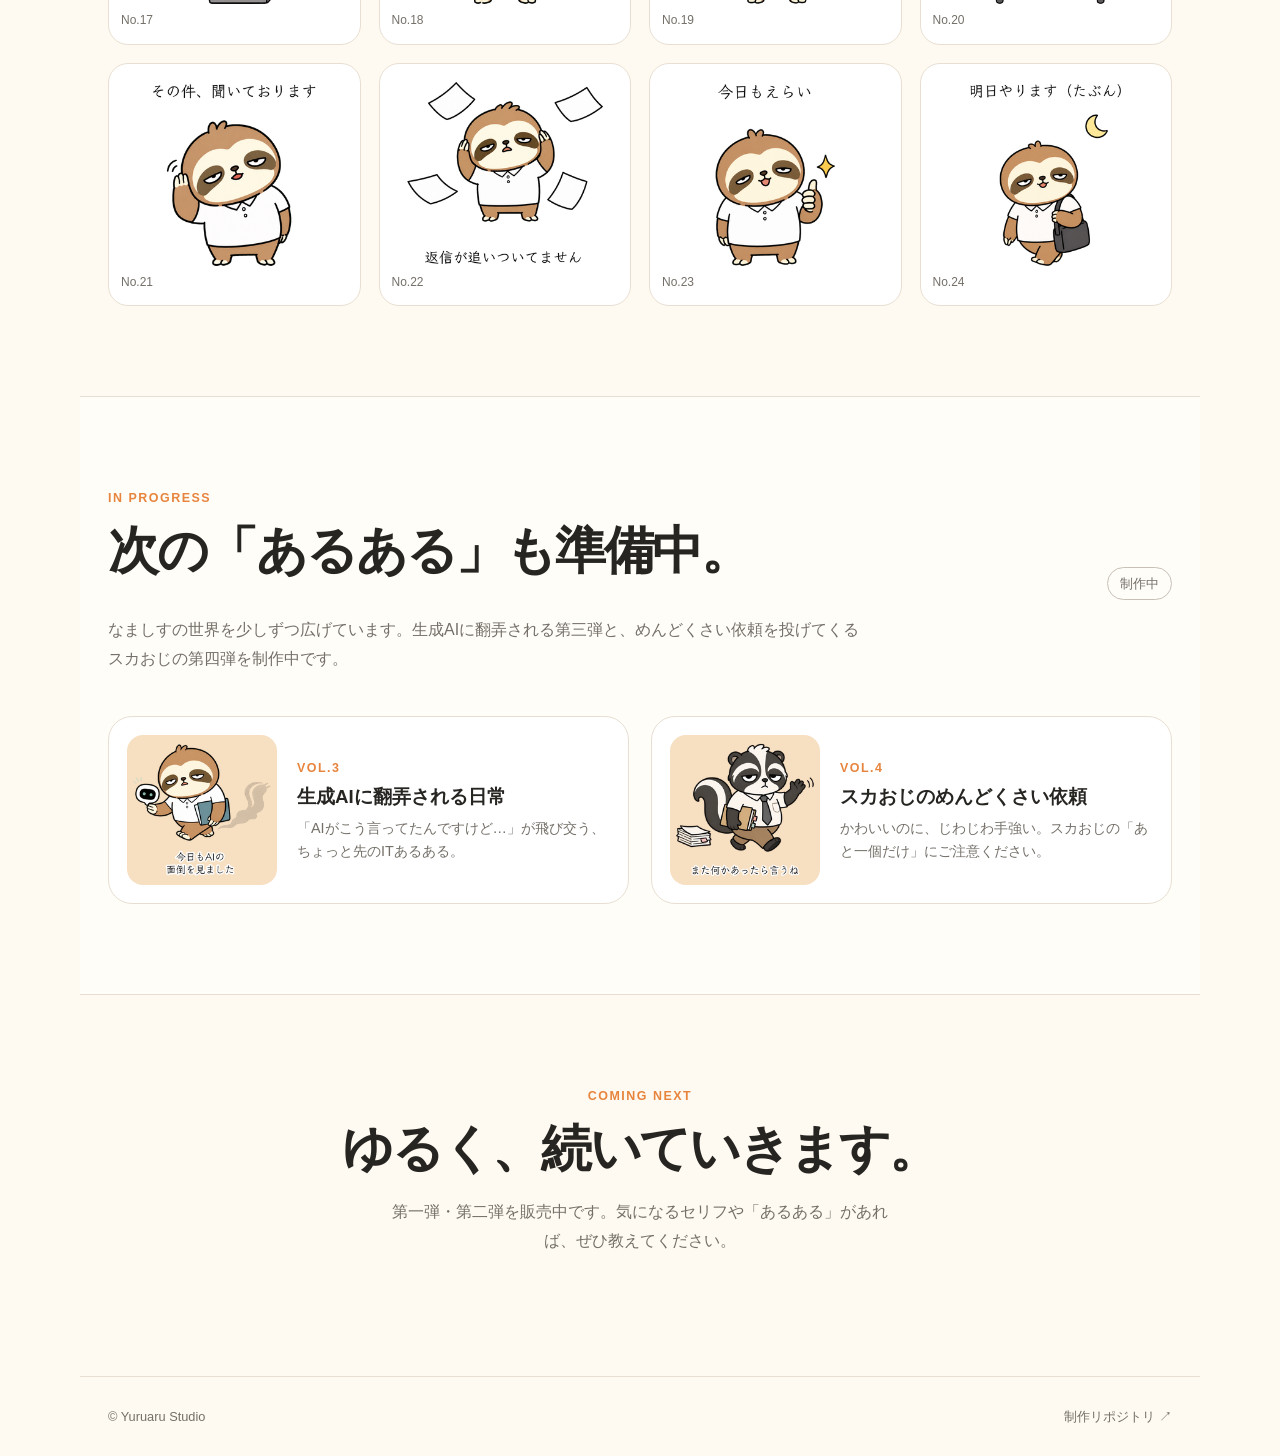
==== commit e6628e1a: "Add LINE STORE purchase links" ====
--- a/site/index.html
+++ b/site/index.html
@@ -31,8 +31,9 @@
     </section>
 
     <section id="stickers" class="section">
-      <div class="section-heading"><div><p class="eyebrow">First release</p><h2>限界なまけ情シスの日常</h2></div><span class="status">再審査中</span></div>
+      <div class="section-heading"><div><p class="eyebrow">First release</p><h2>限界なまけ情シスの日常</h2></div><span class="status status-live">販売中</span></div>
       <p class="lead">問い合わせ対応に追われるナマケモノ情シス「なましす」。再起動、デバッグ、コンフリクト、今日も彼は疲弊に揉まれ、それでもなんとか生きている。</p>
+      <a class="store-button" href="https://line.me/S/sticker/36399843" target="_blank" rel="noopener">Vol.1を購入する ↗</a>
       <div class="sticker-grid">
         <script>
           const names = ['otsukaresama','ohayou-limit','restart-question','restart','where','reproduction-steps','screenshot','not-reproduce','local','conflict','logs','stop-production','excel-spec','excel-shock','ai-not-that','ai-check','no-access','secret','research','checking','in-progress','yesterday','busy','resolved'];
@@ -42,8 +43,9 @@
     </section>
 
     <section id="vol2" class="section">
-      <div class="section-heading"><div><p class="eyebrow">Second release</p><h2>限界なまけ情シスの日常2</h2></div><span class="status">審査中</span></div>
+      <div class="section-heading"><div><p class="eyebrow">Second release</p><h2>限界なまけ情シスの日常2</h2></div><span class="status status-live">販売中</span></div>
       <p class="lead">問い合わせ、会議、引き継ぎ、リリース、障害対応に追われるなましす。今日もなんとか対応中です。</p>
+      <a class="store-button" href="https://line.me/S/sticker/36286442" target="_blank" rel="noopener">Vol.2を購入する ↗</a>
       <div class="sticker-grid">
         <script>
           for (let index = 1; index <= 24; index++) document.write(`<figure><img src="assets/submission/vol2-line-stickers/${String(index).padStart(2, '0')}.png" alt="なましす 第二弾 No.${index}"><figcaption>No.${String(index).padStart(2, '0')}</figcaption></figure>`);
@@ -63,7 +65,7 @@
     <section id="news" class="section next">
       <p class="eyebrow">Coming next</p>
       <h2>ゆるく、続いていきます。</h2>
-      <p>販売開始が決まり次第、各スタンプの購入リンクを追加します。気になるセリフや「あるある」があれば、ぜひ教えてください。</p>
+      <p>第一弾・第二弾を販売中です。気になるセリフや「あるある」があれば、ぜひ教えてください。</p>
     </section>
   </main>
 
--- a/site/style.css
+++ b/site/style.css
@@ -19,8 +19,10 @@
 .about p:last-child,.lead { color:var(--muted); }
 .section-heading { display:flex; justify-content:space-between; gap:20px; align-items:end; }
 .status { padding:4px 12px; border:1px solid #e7b07a; border-radius:99px; color:#bd6a2e; font-size:.8rem; white-space:nowrap; }
+.status-live { border-color:#4cae72; color:#2d8a51; }
 .status-muted { border-color:#c8c0b7; color:var(--muted); }
 .lead { max-width:760px; }
+.store-button { display:inline-block; margin-top:16px; padding:9px 18px; border:1px solid var(--ink); border-radius:99px; background:var(--ink); color:white; font-weight:700; font-size:.9rem; }
 .sticker-grid { display:grid; grid-template-columns:repeat(4,1fr); gap:18px; margin-top:42px; }
 figure { margin:0; padding:12px; border:1px solid var(--line); border-radius:20px; background:white; }
 figure img { display:block; width:100%; height:auto; }
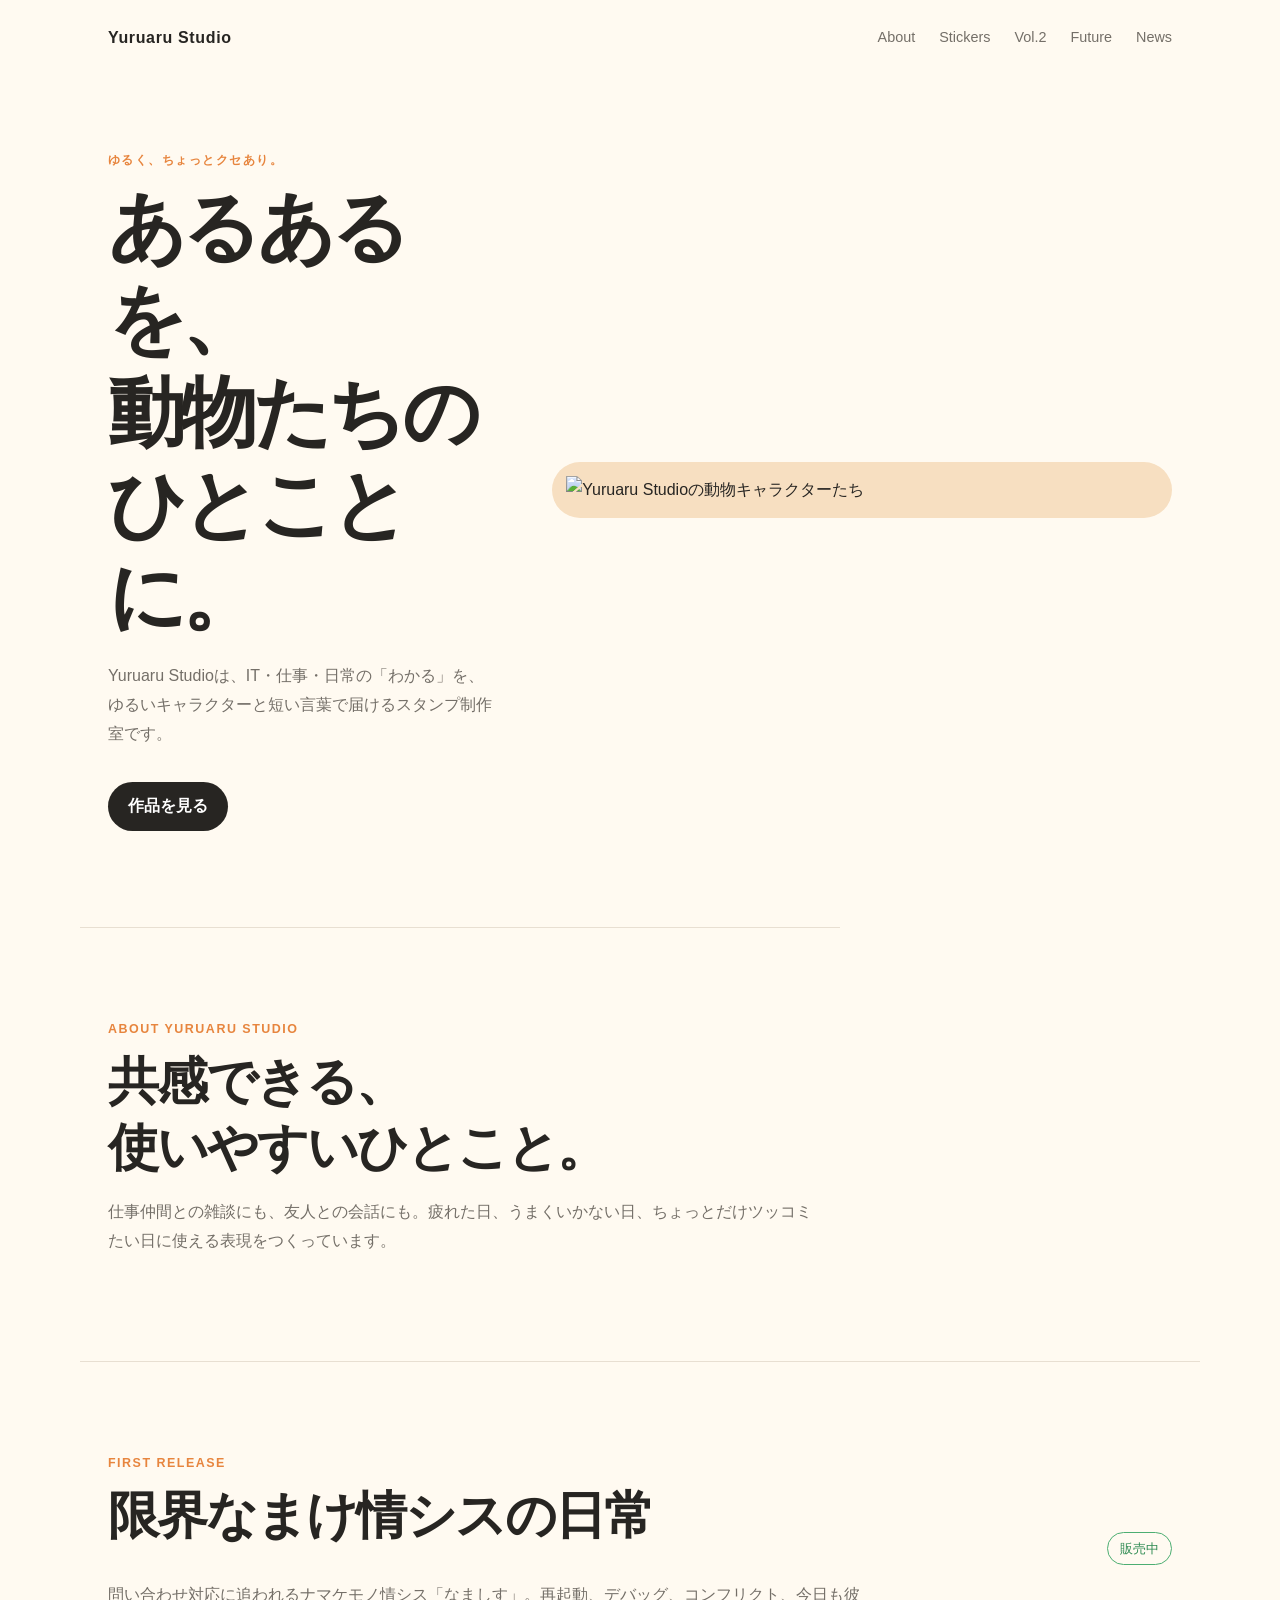
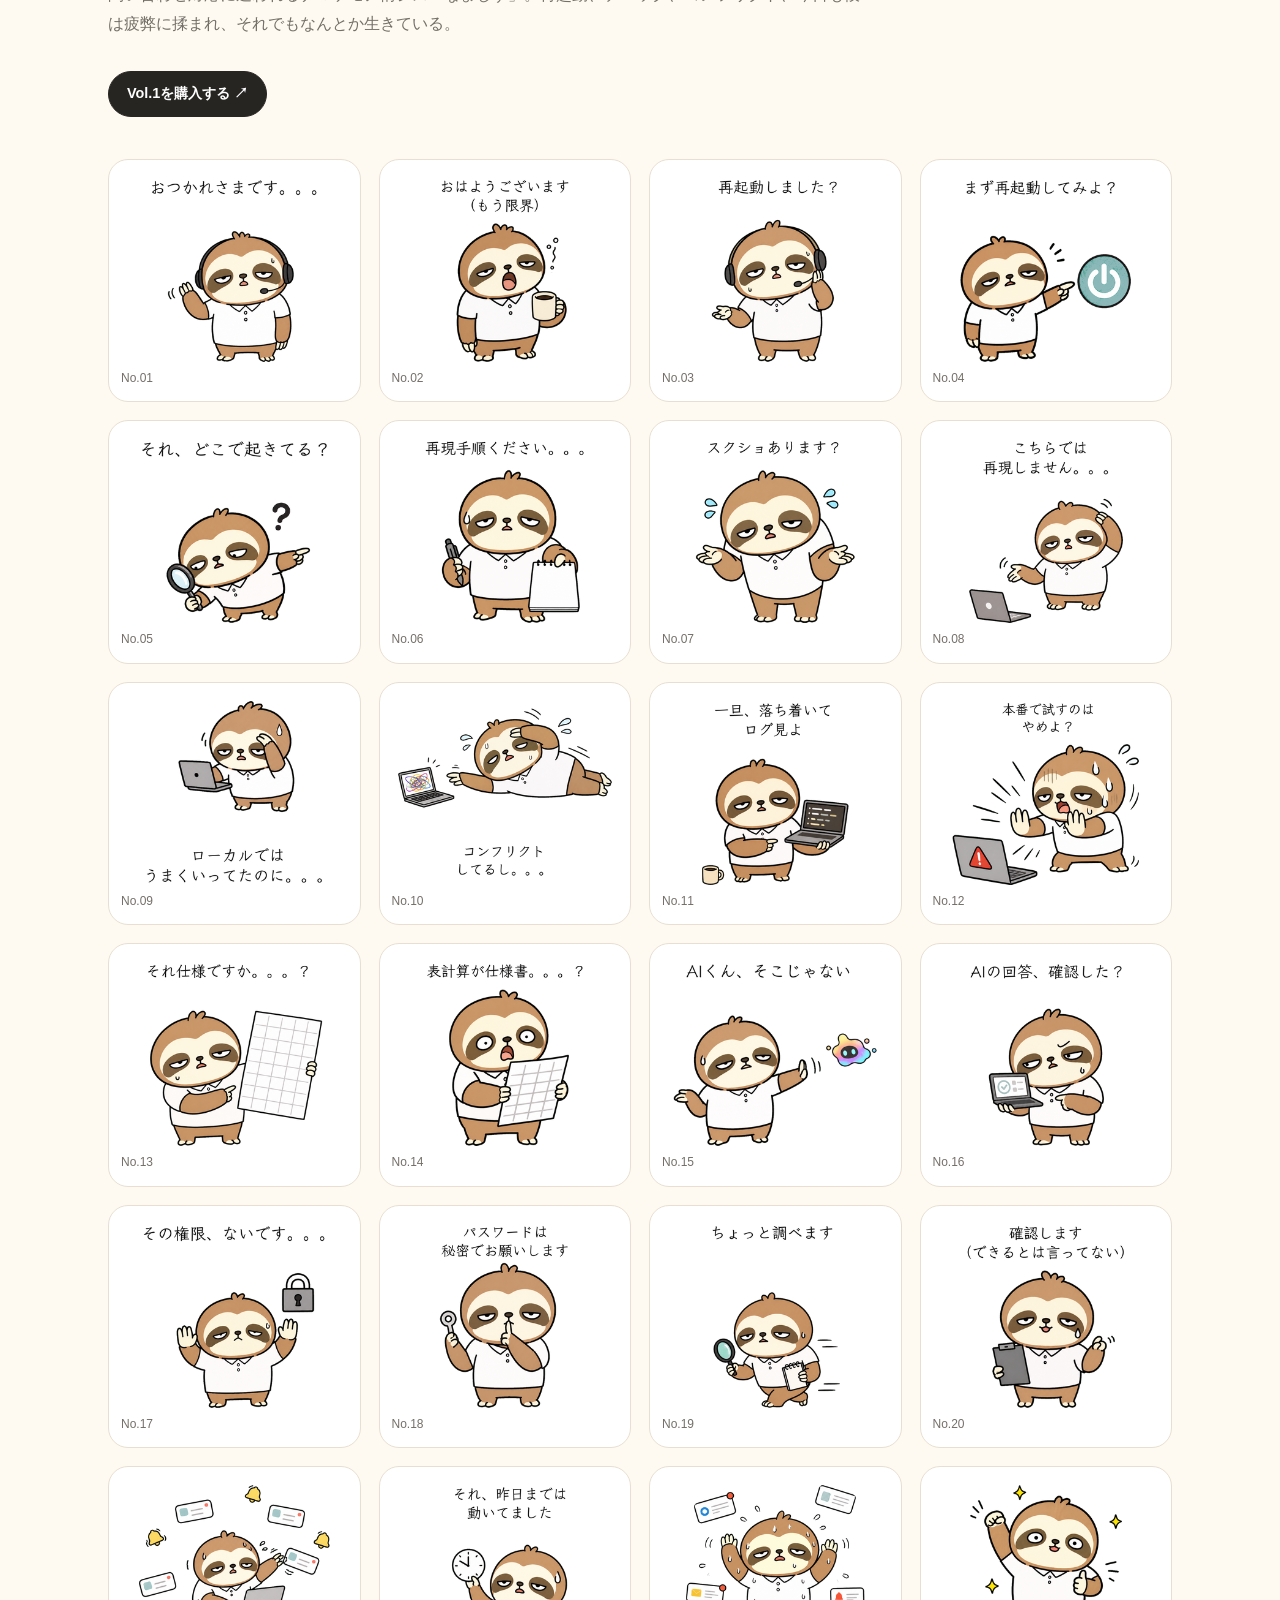
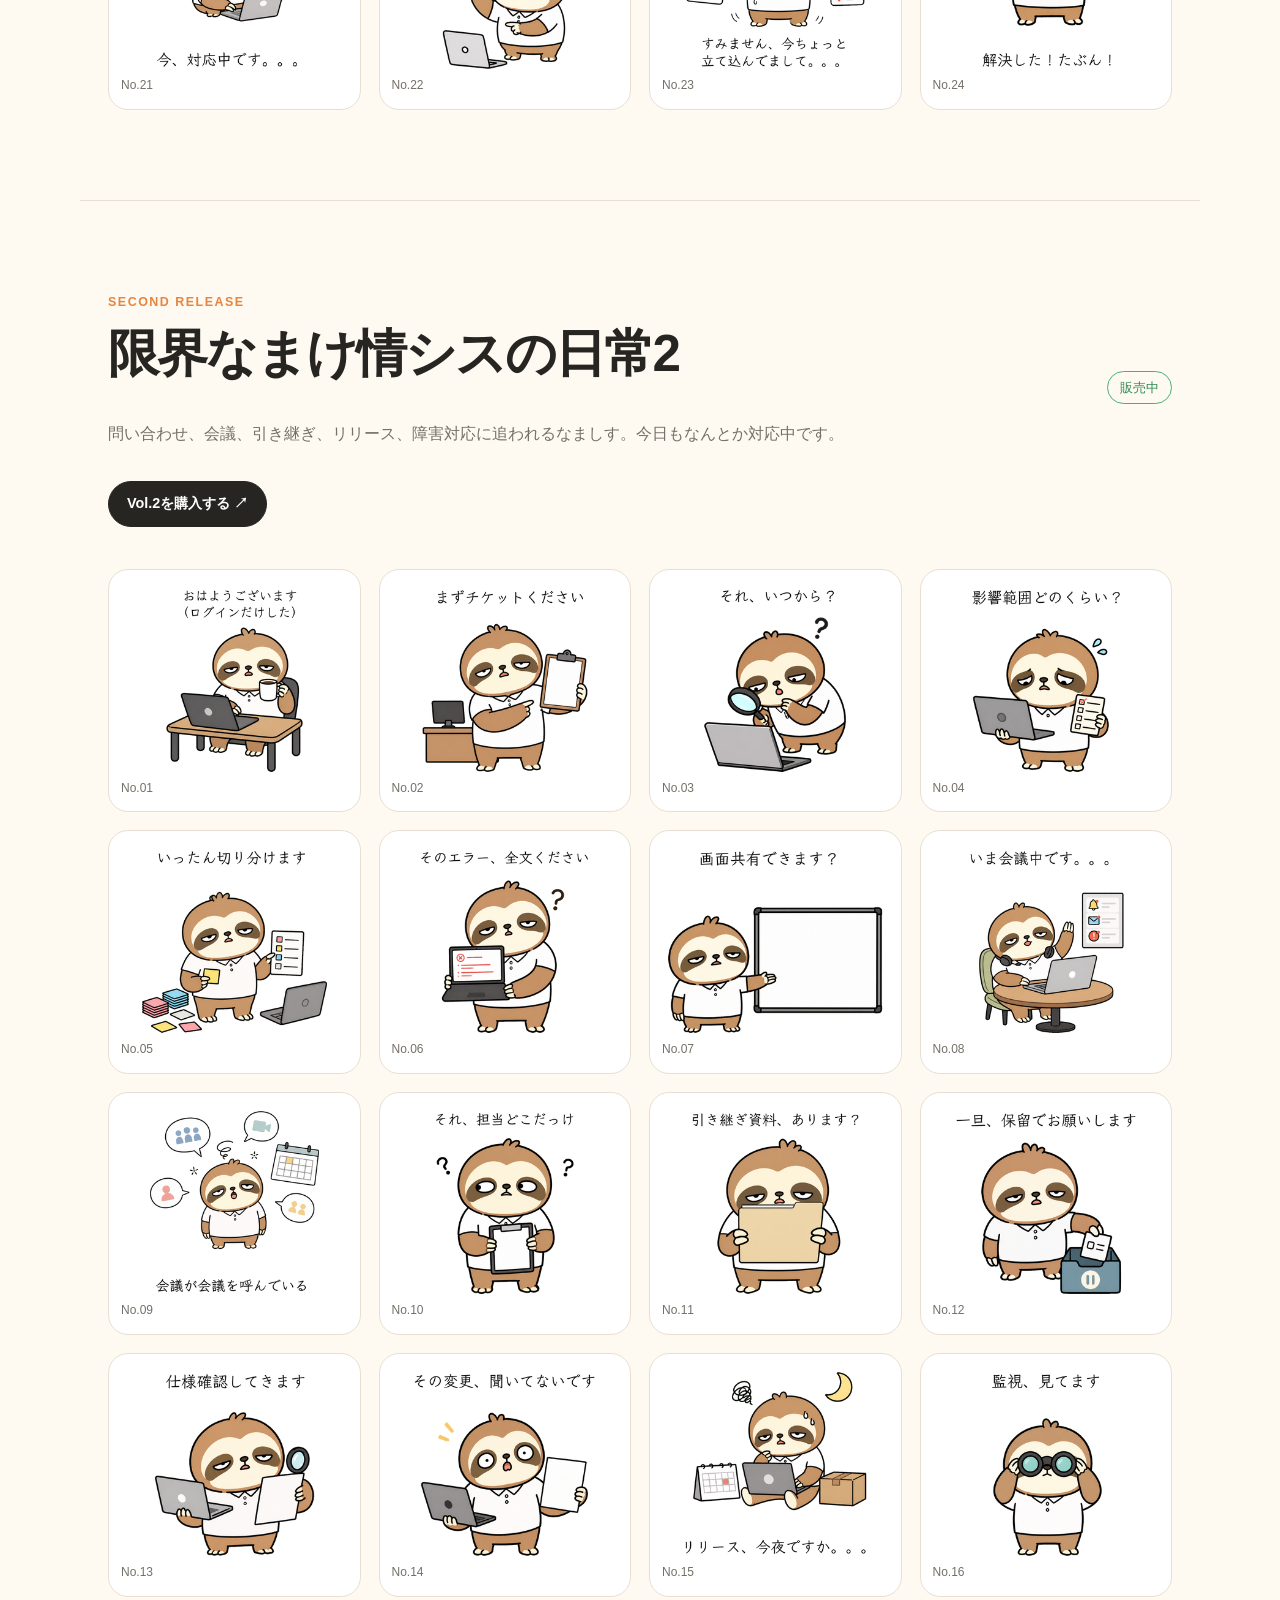
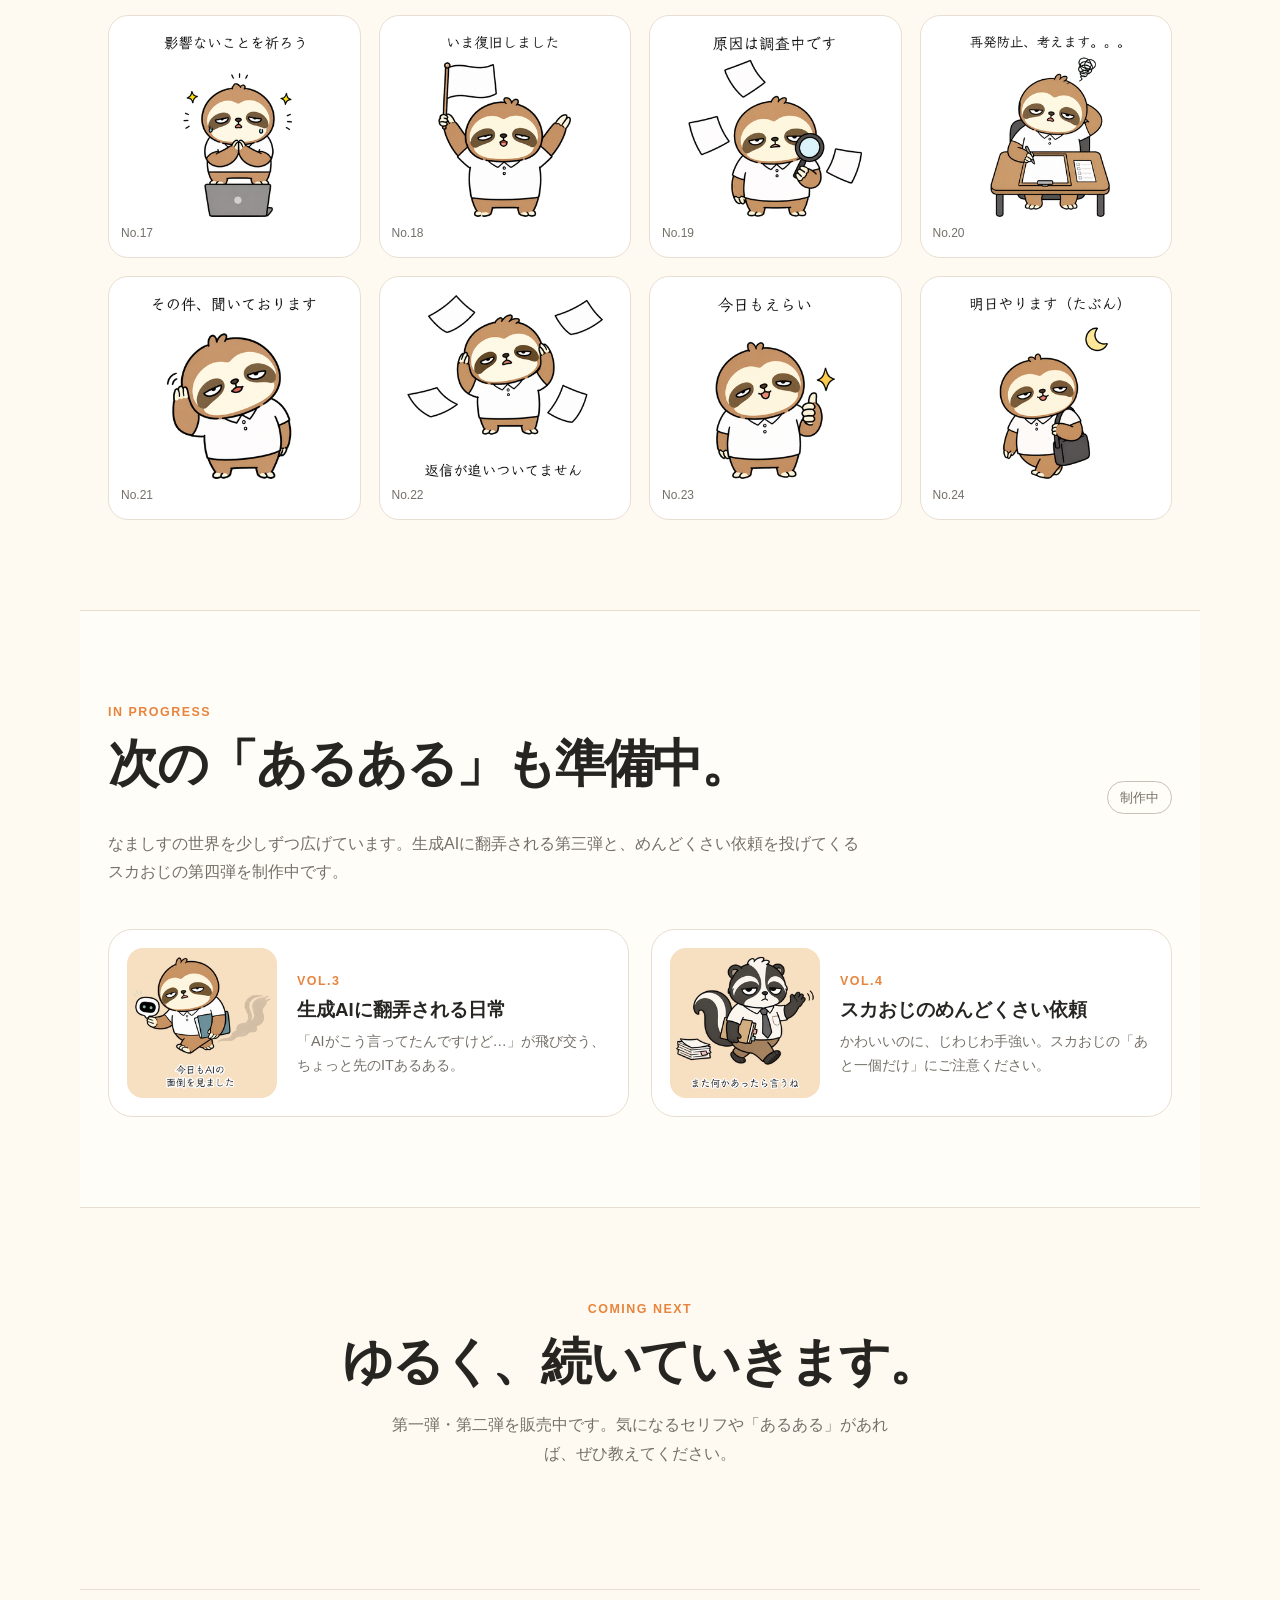
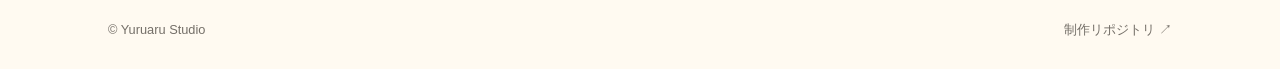
==== commit 63d11eef: "Add ensemble cast hero to Yuruaru Studio site" ====
--- a/site/index.html
+++ b/site/index.html
@@ -21,7 +21,7 @@
         <p>Yuruaru Studioは、IT・仕事・日常の「わかる」を、ゆるいキャラクターと短い言葉で届けるスタンプ制作室です。</p>
         <a class="button" href="#stickers">作品を見る</a>
       </div>
-      <div class="hero-art"><img src="assets/submission/main.png" alt="なましす 解決した！たぶん！"></div>
+      <div class="hero-art"><img src="assets/cast-hero.png" alt="Yuruaru Studioの動物キャラクターたち"></div>
     </section>
 
     <section id="about" class="section about">
--- a/site/style.css
+++ b/site/style.css
@@ -6,13 +6,13 @@
 .site-header { max-width:1120px; margin:auto; padding:24px 28px; display:flex; justify-content:space-between; align-items:center; }
 .brand { font-weight:800; letter-spacing:.04em; }
 nav { display:flex; gap:24px; color:var(--muted); font-size:.9rem; }
-.hero { max-width:1120px; min-height:540px; margin:auto; padding:72px 28px 96px; display:grid; grid-template-columns:1fr 360px; gap:80px; align-items:center; }
+.hero { max-width:1120px; min-height:540px; margin:auto; padding:72px 28px 96px; display:grid; grid-template-columns:.85fr 1.35fr; gap:54px; align-items:center; }
 .hero-copy h1 { margin:10px 0 20px; font-size:clamp(2.5rem,6vw,5rem); line-height:1.2; letter-spacing:-.06em; }
 .hero-copy > p:not(.eyebrow) { max-width:580px; color:var(--muted); }
 .eyebrow { margin:0; color:var(--orange); font-size:.78rem; font-weight:800; letter-spacing:.12em; text-transform:uppercase; }
 .button { display:inline-block; margin-top:18px; padding:10px 20px; border-radius:99px; color:white; background:var(--ink); font-weight:700; }
-.hero-art { display:flex; justify-content:center; padding:26px; border-radius:48% 52% 45% 55%; background:#f7dfc1; }
-.hero-art img { width:100%; max-width:270px; }
+.hero-art { display:flex; justify-content:center; padding:14px; border-radius:32px; background:#f7dfc1; overflow:hidden; }
+.hero-art img { display:block; width:100%; max-width:620px; }
 .section { max-width:1120px; margin:auto; padding:90px 28px; border-top:1px solid var(--line); }
 .about { max-width:760px; margin-left:max(28px,calc((100% - 1120px)/2)); }
 h2 { margin:8px 0 16px; font-size:clamp(1.9rem,4vw,3.3rem); line-height:1.3; letter-spacing:-.04em; }
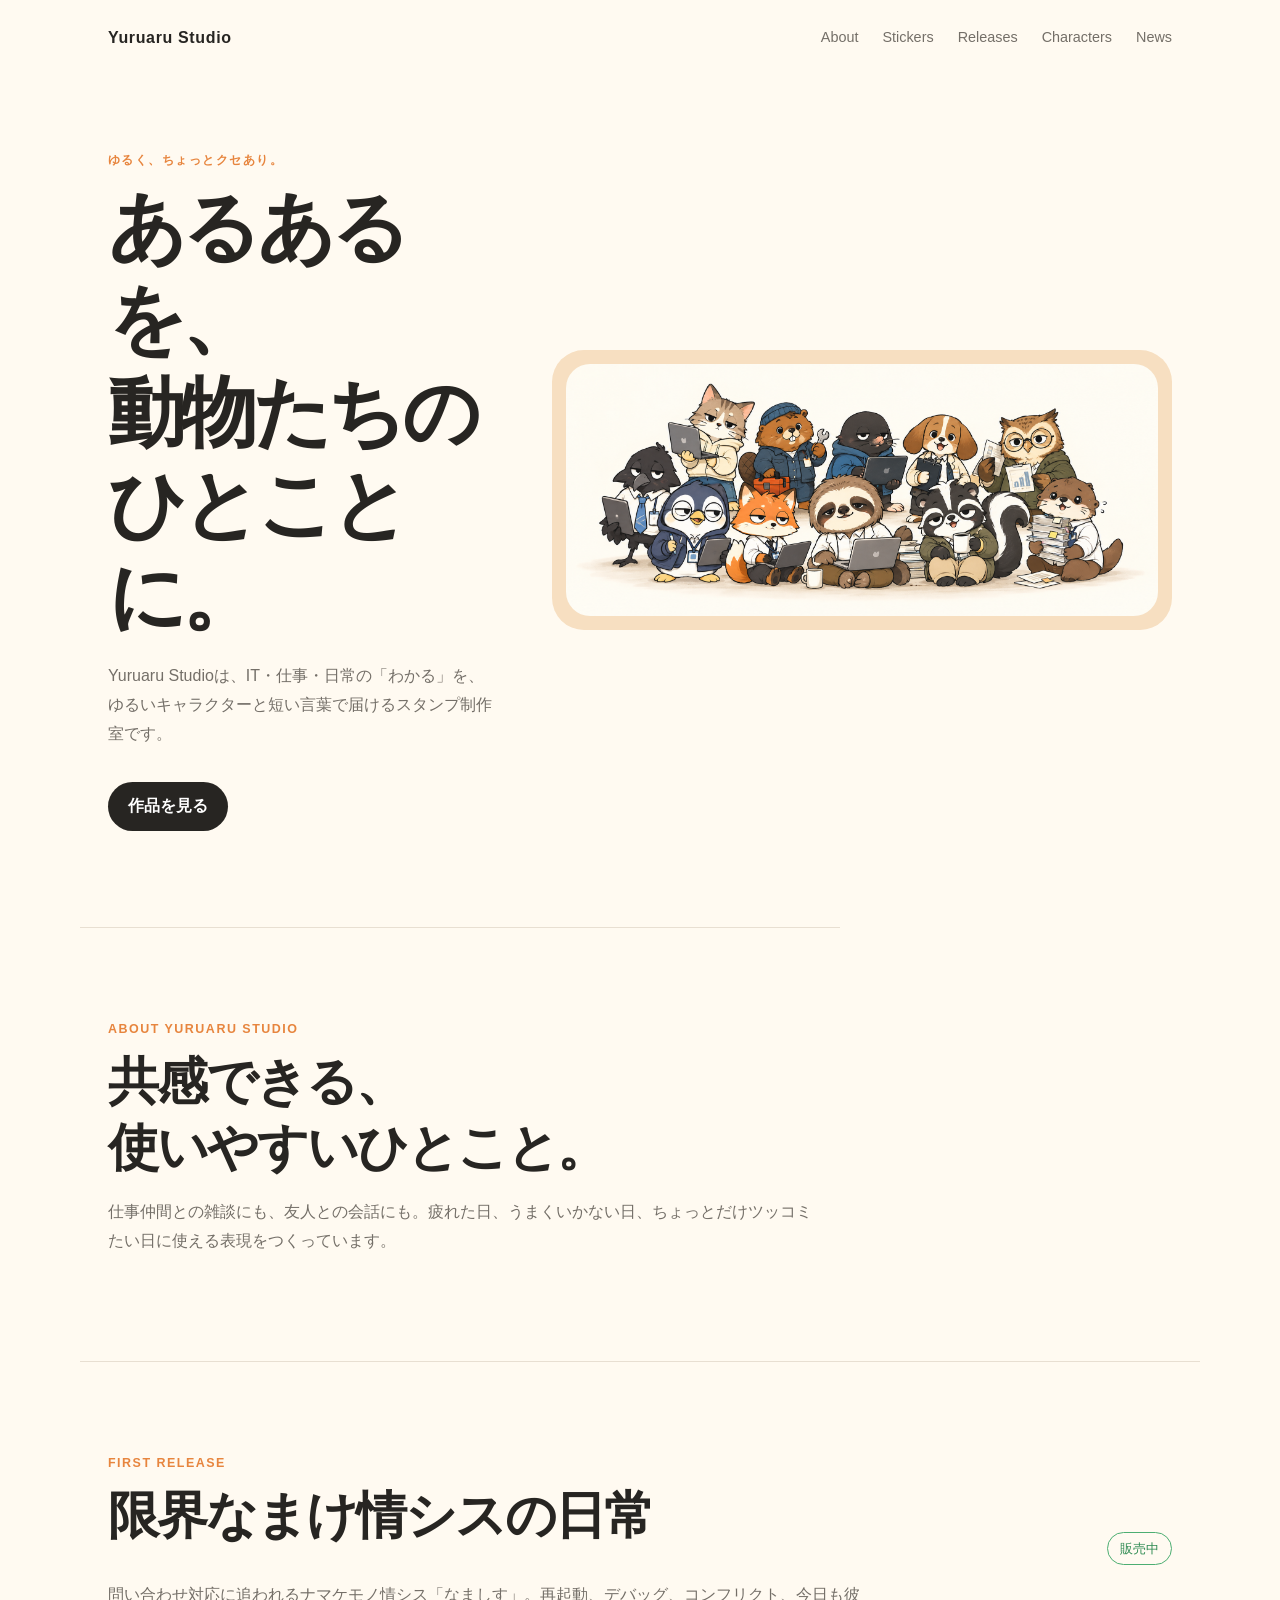
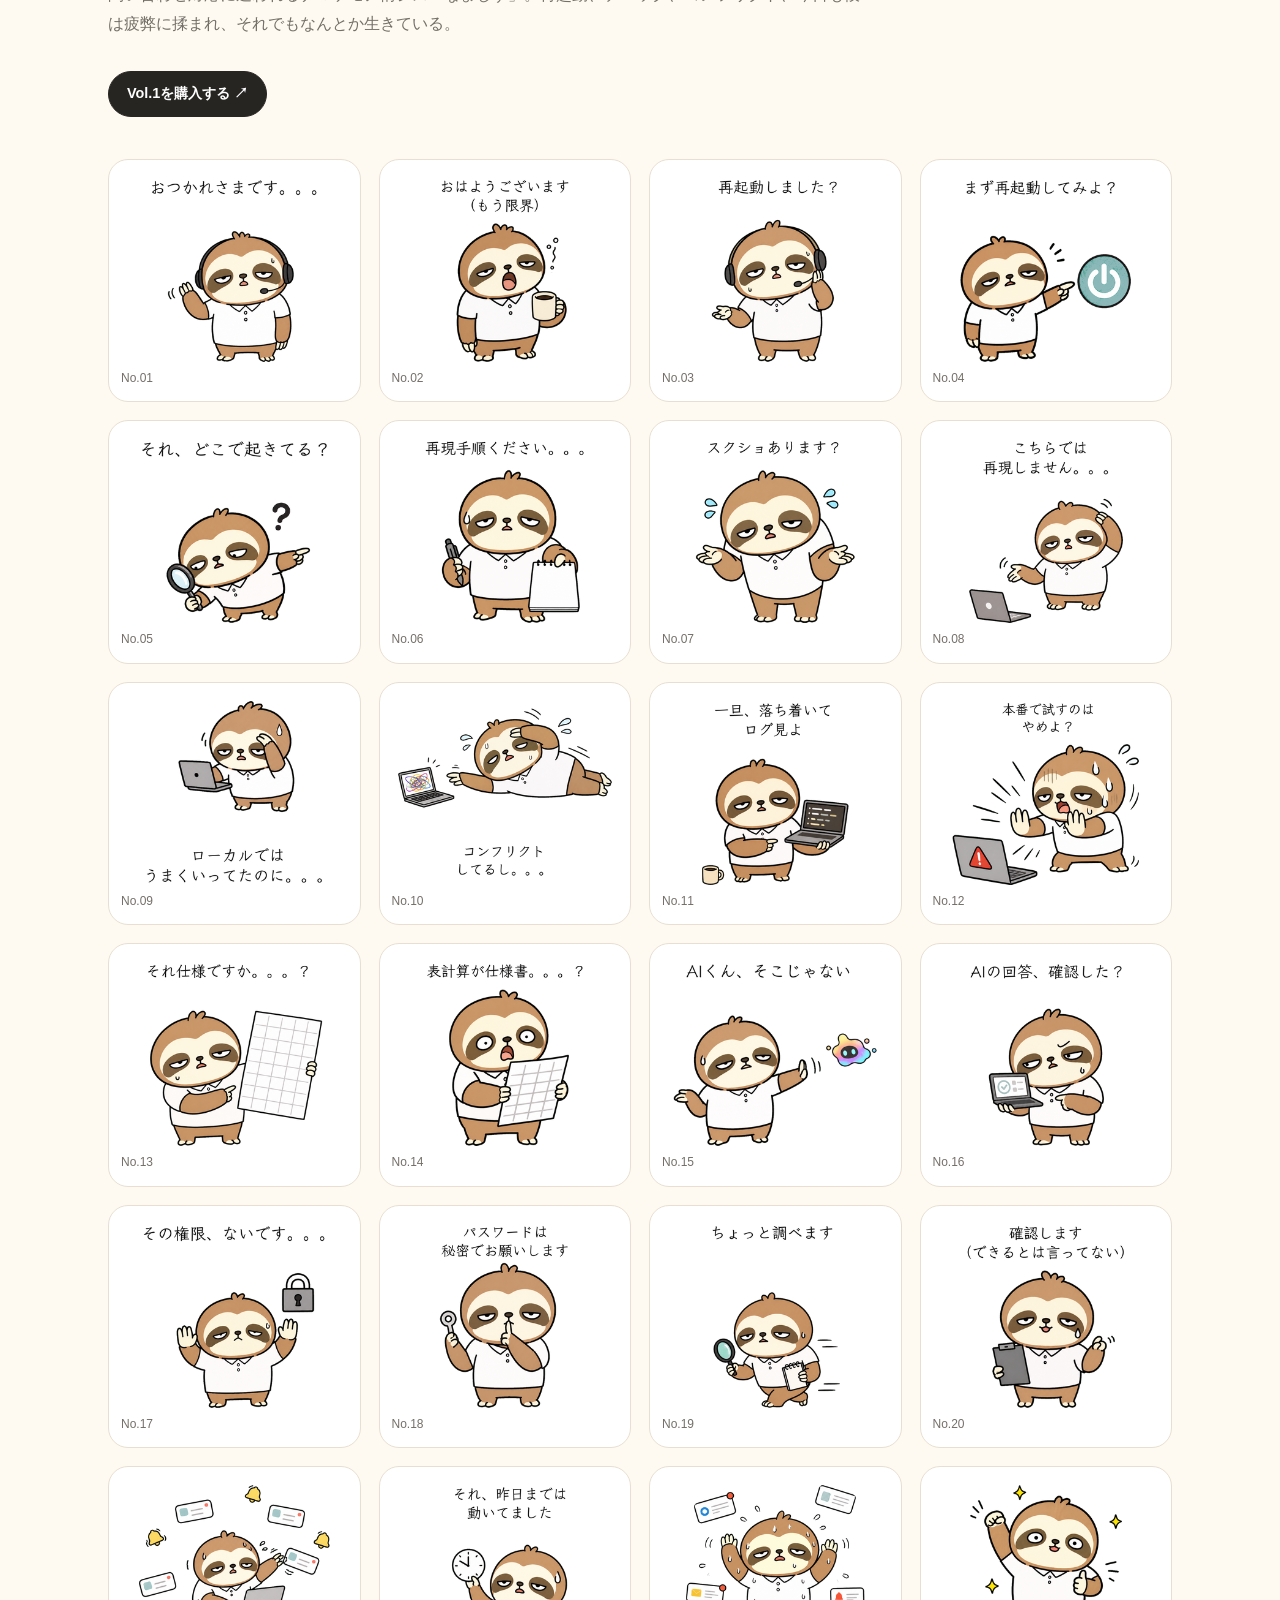
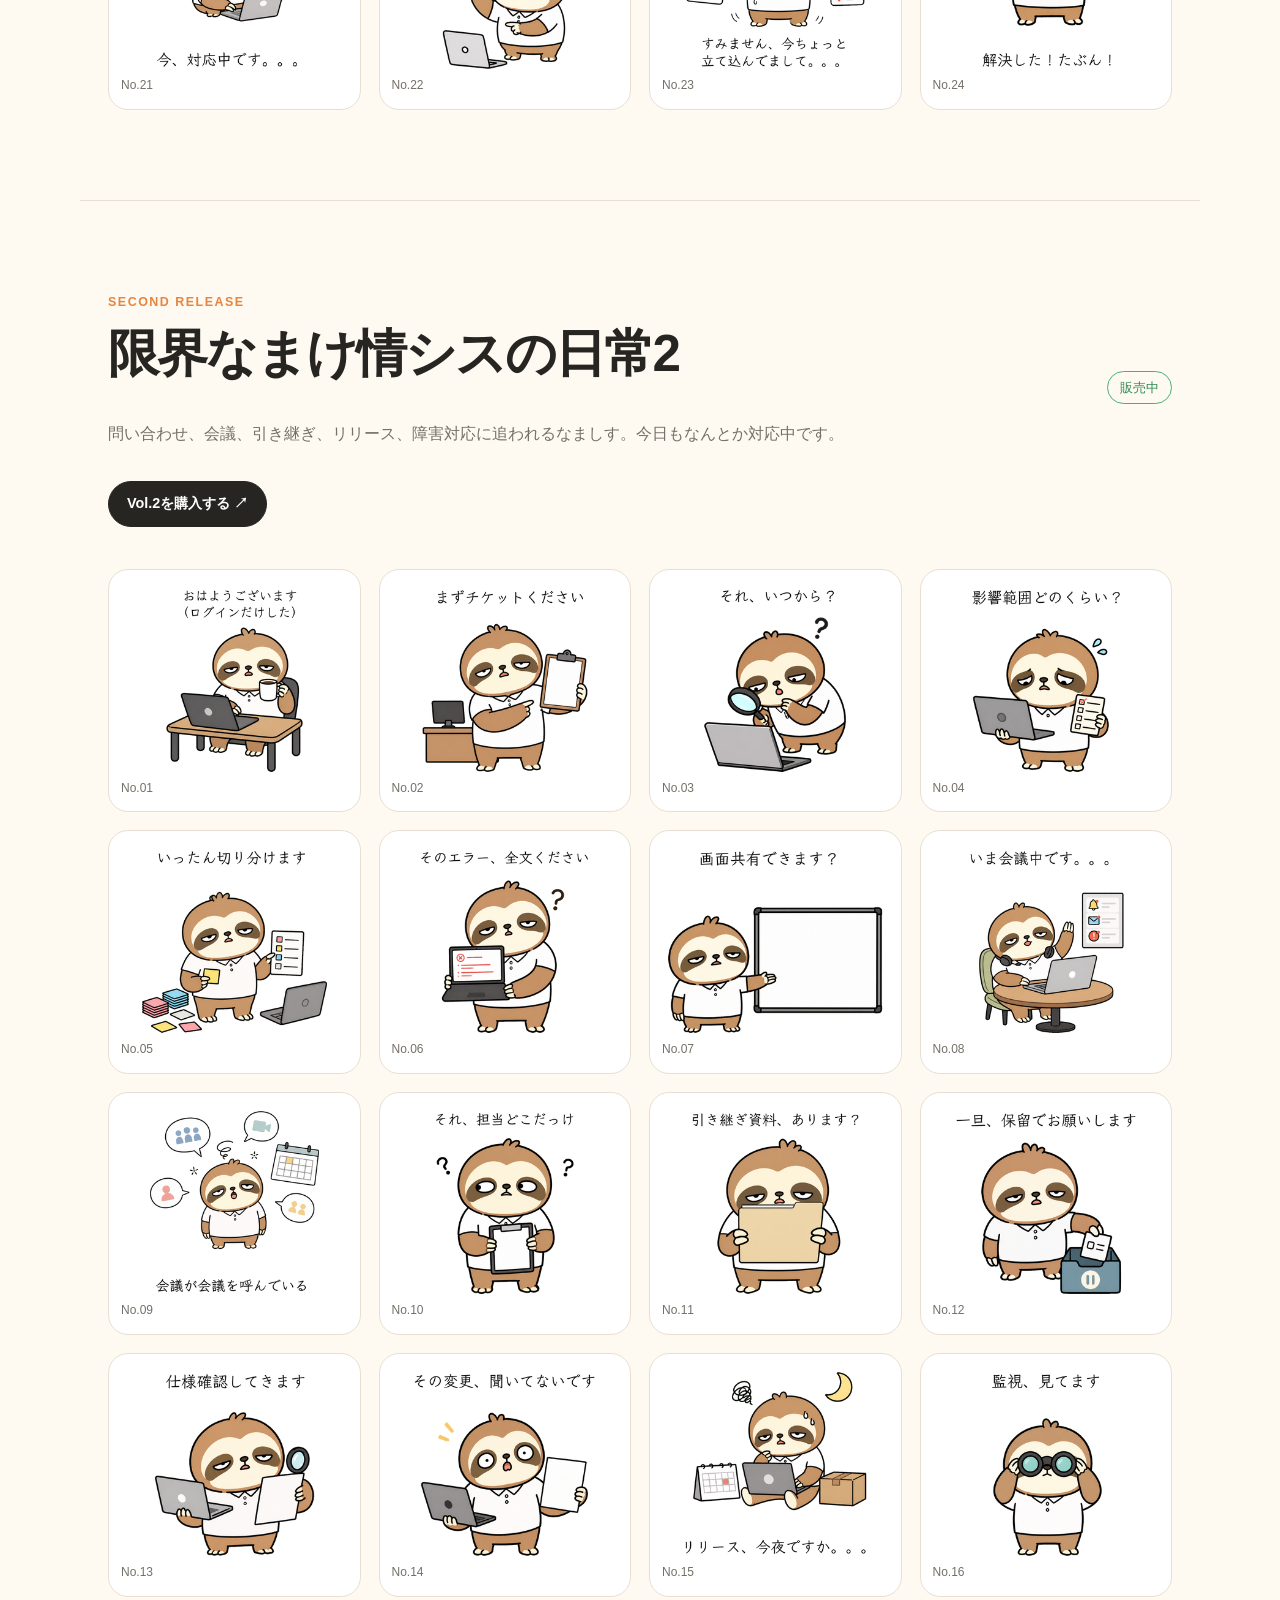
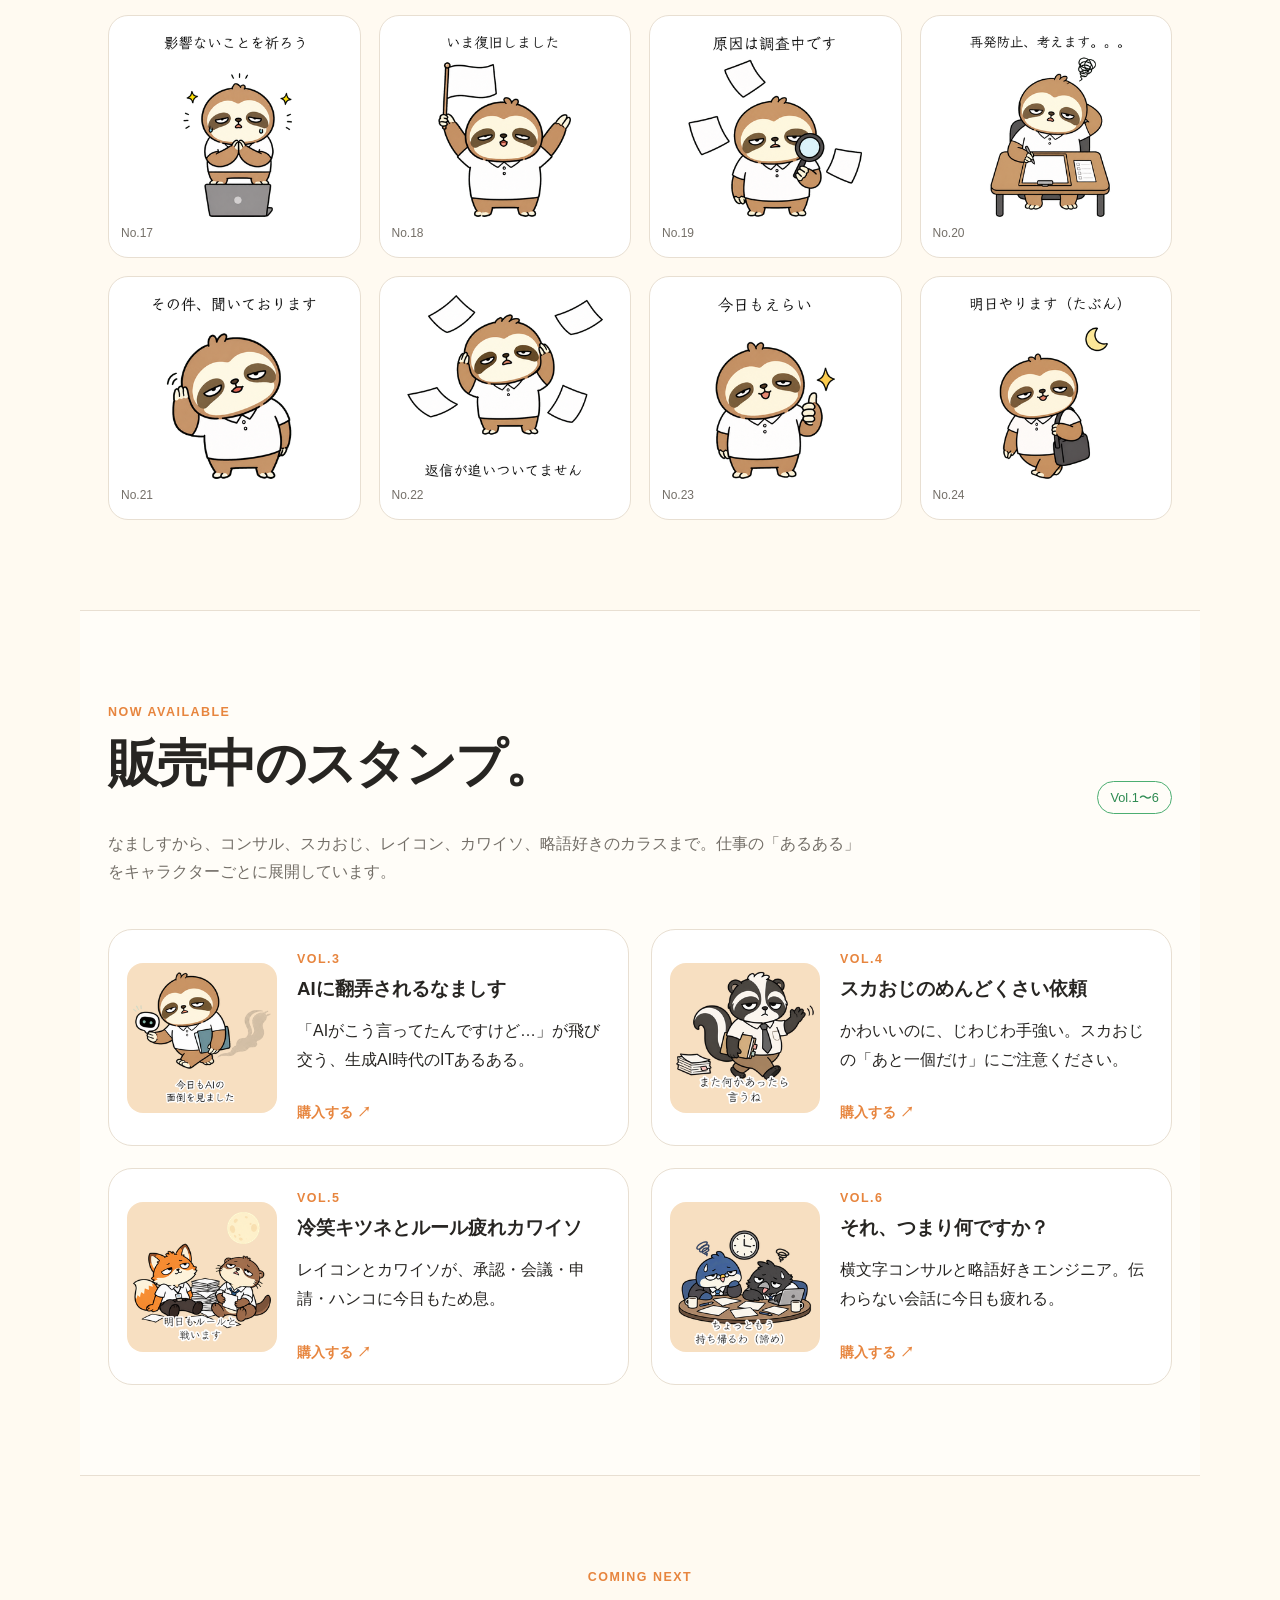
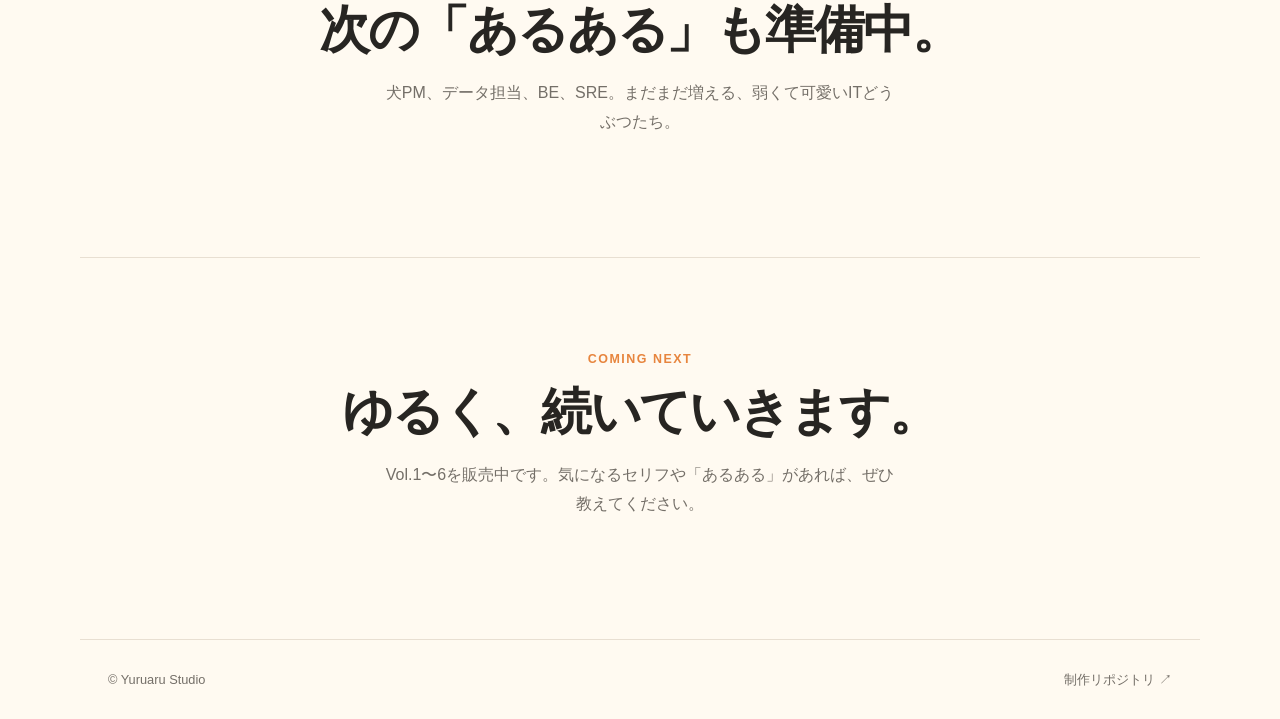
==== commit 2b4327b0: "Align site releases and add character archive" ====
--- a/site/index.html
+++ b/site/index.html
@@ -10,7 +10,7 @@
 <body>
   <header class="site-header">
     <a class="brand" href="./">Yuruaru Studio</a>
-    <nav><a href="#about">About</a><a href="#stickers">Stickers</a><a href="#vol2">Vol.2</a><a href="#future">Future</a><a href="#news">News</a></nav>
+    <nav><a href="#about">About</a><a href="#stickers">Stickers</a><a href="#releases">Releases</a><a href="characters.html">Characters</a><a href="#news">News</a></nav>
   </header>
 
   <main>
@@ -53,19 +53,27 @@
       </div>
     </section>
 
-    <section id="future" class="section future">
-      <div class="section-heading"><div><p class="eyebrow">In progress</p><h2>次の「あるある」も準備中。</h2></div><span class="status status-muted">制作中</span></div>
-      <p class="lead">なましすの世界を少しずつ広げています。生成AIに翻弄される第三弾と、めんどくさい依頼を投げてくるスカおじの第四弾を制作中です。</p>
+    <section id="releases" class="section future">
+      <div class="section-heading"><div><p class="eyebrow">Now available</p><h2>販売中のスタンプ。</h2></div><span class="status status-live">Vol.1〜6</span></div>
+      <p class="lead">なましすから、コンサル、スカおじ、レイコン、カワイソ、略語好きのカラスまで。仕事の「あるある」をキャラクターごとに展開しています。</p>
       <div class="future-grid">
-        <article class="future-card"><img src="assets/submission/vol3-main.png" alt="第三弾 生成AIに翻弄されるなましす"><div><p class="eyebrow">Vol.3</p><h3>生成AIに翻弄される日常</h3><p>「AIがこう言ってたんですけど…」が飛び交う、ちょっと先のITあるある。</p></div></article>
-        <article class="future-card"><img src="assets/submission/vol4-main.png" alt="第四弾 スカおじのめんどくさい依頼"><div><p class="eyebrow">Vol.4</p><h3>スカおじのめんどくさい依頼</h3><p>かわいいのに、じわじわ手強い。スカおじの「あと一個だけ」にご注意ください。</p></div></article>
+        <article class="future-card"><img src="assets/submission/vol3-main.png" alt="AIに翻弄されるなましす"><div><p class="eyebrow">Vol.3</p><h3>AIに翻弄されるなましす</h3><p>「AIがこう言ってたんですけど…」が飛び交う、生成AI時代のITあるある。</p><a class="text-link" href="https://line.me/S/sticker/36466731" target="_blank" rel="noopener">購入する ↗</a></div></article>
+        <article class="future-card"><img src="assets/submission/vol4-main.png" alt="スカおじのめんどくさい依頼"><div><p class="eyebrow">Vol.4</p><h3>スカおじのめんどくさい依頼</h3><p>かわいいのに、じわじわ手強い。スカおじの「あと一個だけ」にご注意ください。</p><a class="text-link" href="https://line.me/S/sticker/36487866" target="_blank" rel="noopener">購入する ↗</a></div></article>
+        <article class="future-card"><img src="assets/submission/vol5-main.png" alt="冷笑キツネとルール疲れカワイソ"><div><p class="eyebrow">Vol.5</p><h3>冷笑キツネとルール疲れカワイソ</h3><p>レイコンとカワイソが、承認・会議・申請・ハンコに今日もため息。</p><a class="text-link" href="https://line.me/S/sticker/36518780" target="_blank" rel="noopener">購入する ↗</a></div></article>
+        <article class="future-card"><img src="assets/submission/vol6-main.png" alt="それ、つまり何ですか？"><div><p class="eyebrow">Vol.6</p><h3>それ、つまり何ですか？</h3><p>横文字コンサルと略語好きエンジニア。伝わらない会話に今日も疲れる。</p><a class="text-link" href="https://line.me/S/sticker/36695331" target="_blank" rel="noopener">購入する ↗</a></div></article>
       </div>
+    </section>
+
+    <section id="future" class="section next">
+      <p class="eyebrow">Coming next</p>
+      <h2>次の「あるある」も準備中。</h2>
+      <p>犬PM、データ担当、BE、SRE。まだまだ増える、弱くて可愛いITどうぶつたち。</p>
     </section>
 
     <section id="news" class="section next">
       <p class="eyebrow">Coming next</p>
       <h2>ゆるく、続いていきます。</h2>
-      <p>第一弾・第二弾を販売中です。気になるセリフや「あるある」があれば、ぜひ教えてください。</p>
+      <p>Vol.1〜6を販売中です。気になるセリフや「あるある」があれば、ぜひ教えてください。</p>
     </section>
   </main>
 
--- a/site/style.css
+++ b/site/style.css
@@ -12,10 +12,11 @@
 .eyebrow { margin:0; color:var(--orange); font-size:.78rem; font-weight:800; letter-spacing:.12em; text-transform:uppercase; }
 .button { display:inline-block; margin-top:18px; padding:10px 20px; border-radius:99px; color:white; background:var(--ink); font-weight:700; }
 .hero-art { display:flex; justify-content:center; padding:14px; border-radius:32px; background:#f7dfc1; overflow:hidden; }
-.hero-art img { display:block; width:100%; max-width:620px; }
+.hero-art img { display:block; width:100%; max-width:620px; border-radius:24px; }
 .section { max-width:1120px; margin:auto; padding:90px 28px; border-top:1px solid var(--line); }
 .about { max-width:760px; margin-left:max(28px,calc((100% - 1120px)/2)); }
 h2 { margin:8px 0 16px; font-size:clamp(1.9rem,4vw,3.3rem); line-height:1.3; letter-spacing:-.04em; }
+.character-intro h1 { margin:10px 0 20px; font-size:clamp(2.5rem,6vw,5rem); line-height:1.2; letter-spacing:-.06em; }
 .about p:last-child,.lead { color:var(--muted); }
 .section-heading { display:flex; justify-content:space-between; gap:20px; align-items:end; }
 .status { padding:4px 12px; border:1px solid #e7b07a; border-radius:99px; color:#bd6a2e; font-size:.8rem; white-space:nowrap; }
@@ -33,7 +34,13 @@
 .future-card img { width:100%; border-radius:16px; background:#f7dfc1; }
 .future-card h3 { margin:5px 0 8px; line-height:1.35; }
 .future-card p:last-child { margin:0; color:var(--muted); font-size:.9rem; line-height:1.6; }
+.text-link { display:inline-block; margin-top:10px; color:var(--orange); font-weight:800; font-size:.88rem; }
 .next { text-align:center; padding-bottom:120px; }
 .next p:last-child { max-width:520px; margin:0 auto; color:var(--muted); }
+.character-grid { display:grid; grid-template-columns:repeat(3,1fr); gap:22px; }
+.character-card { padding:18px; border:1px solid var(--line); border-radius:24px; background:white; }
+.character-card img { display:block; width:100%; aspect-ratio:1.25; object-fit:contain; border-radius:16px; background:#fffaf1; }
+.character-card h2 { margin:14px 0 4px; font-size:1.35rem; }
+.character-card p { margin:0; color:var(--muted); font-size:.9rem; line-height:1.65; }
 footer { max-width:1120px; margin:auto; padding:28px; border-top:1px solid var(--line); display:flex; justify-content:space-between; color:var(--muted); font-size:.8rem; }
-@media (max-width:700px) { nav { gap:12px; font-size:.78rem; } .hero { grid-template-columns:1fr; gap:30px; padding-top:40px; } .hero-art { max-width:260px; margin:auto; } .section-heading { align-items:start; flex-direction:column; } .sticker-grid { grid-template-columns:repeat(2,1fr); gap:10px; } .future-grid { grid-template-columns:1fr; } .future-card { grid-template-columns:110px 1fr; gap:14px; } footer { flex-direction:column; gap:8px; } }
+@media (max-width:700px) { nav { gap:12px; font-size:.78rem; } .hero { grid-template-columns:1fr; gap:30px; padding-top:40px; } .hero-art { max-width:100%; margin:auto; } .section-heading { align-items:start; flex-direction:column; } .sticker-grid { grid-template-columns:repeat(2,1fr); gap:10px; } .future-grid { grid-template-columns:1fr; } .future-card { grid-template-columns:110px 1fr; gap:14px; } .character-grid { grid-template-columns:repeat(2,1fr); gap:12px; } .character-card { padding:12px; border-radius:18px; } footer { flex-direction:column; gap:8px; } }
